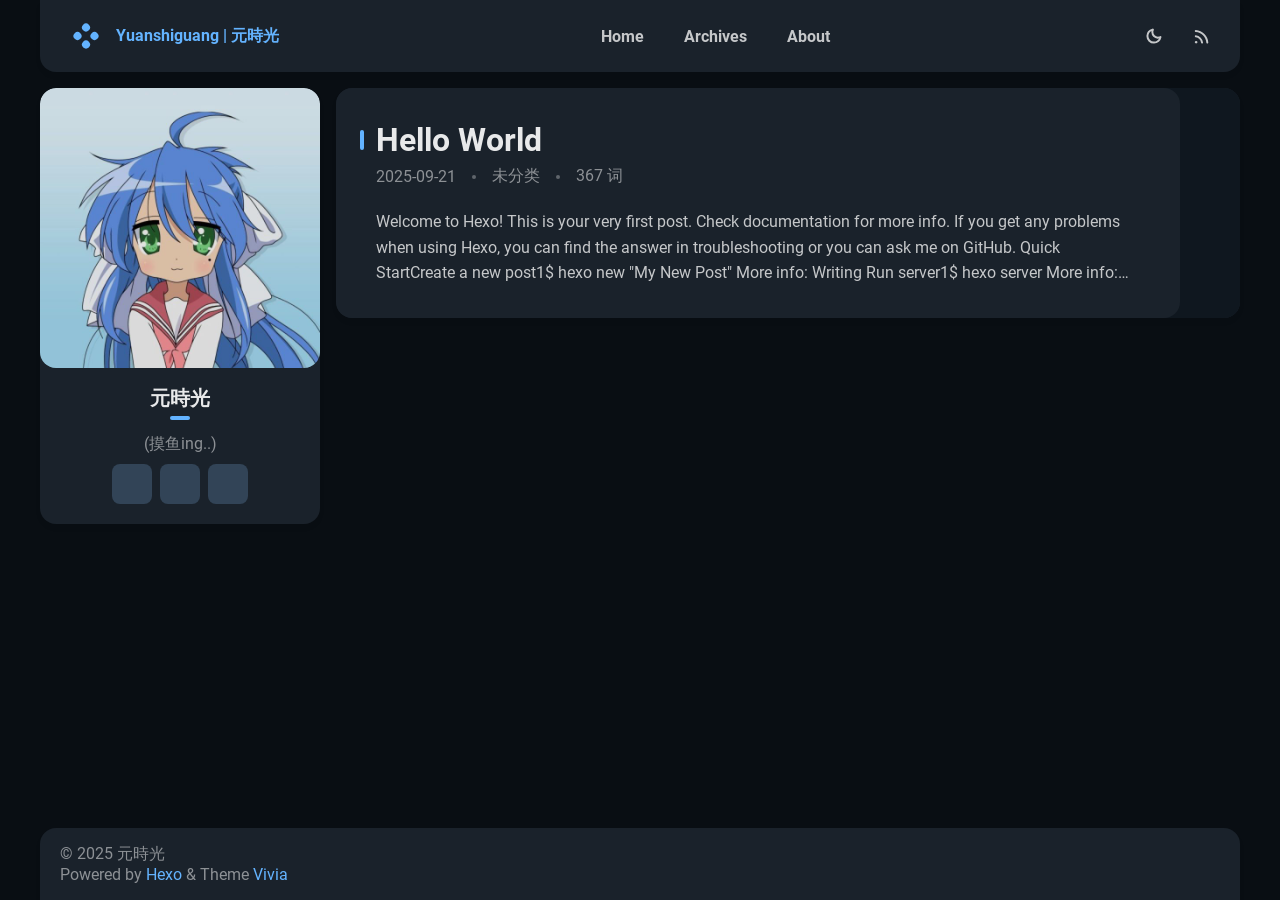
==== index.html @ d933b313 "Add files via upload" ====
<!DOCTYPE html>


<html theme="dark" showBanner="true" hasBanner="false" > 
<link href="https://cdn.staticfile.org/font-awesome/6.4.2/css/fontawesome.min.css" rel="stylesheet">
<link href="https://cdn.staticfile.org/font-awesome/6.4.2/css/brands.min.css" rel="stylesheet">
<link href="https://cdn.staticfile.org/font-awesome/6.4.2/css/solid.min.css" rel="stylesheet">
<script src="/js/color.global.min.js" ></script>
<script src="/js/load-settings.js" ></script>
<head>
  <meta charset="utf-8">
  
  
  

  
  <title>Yuanshiguang | 元時光</title>
  <meta name="viewport" content="width=device-width, initial-scale=1, shrink-to-fit=no">

  <link rel="preload" href="/css/fonts/Roboto-Regular.ttf" as="font" type="font/ttf" crossorigin="anonymous">
  <link rel="preload" href="/css/fonts/Roboto-Bold.ttf" as="font" type="font/ttf" crossorigin="anonymous">

  <meta property="og:type" content="website">
<meta property="og:title" content="Yuanshiguang | 元時光">
<meta property="og:url" content="http://example.com/index.html">
<meta property="og:site_name" content="Yuanshiguang | 元時光">
<meta property="og:locale" content="zh_CN">
<meta property="article:author" content="元时光">
<meta name="twitter:card" content="summary">
  
    <link rel="alternate" href="/atom.xml" title="Yuanshiguang | 元時光" type="application/atom+xml">
  
  
    <link rel="shortcut icon" href="/favicon.png">
  
  
<link rel="stylesheet" href="/css/style.css">

<meta name="generator" content="Hexo 7.3.0"></head>

<body>
  
   
  <div id="main-grid" class="  ">
    <div id="nav" class=" is_home "  >
      <navbar id="navbar">
  <nav id="title-nav">
    <a href="/">
      <div id="vivia-logo">
        <div class="dot"></div>
        <div class="dot"></div>
        <div class="dot"></div>
        <div class="dot"></div>
      </div>
      <div>Yuanshiguang | 元時光 </div>
    </a>
  </nav>
  <nav id="main-nav">
    
      <a class="main-nav-link" href="/">Home</a>
    
      <a class="main-nav-link" href="/archives">Archives</a>
    
      <a class="main-nav-link" href="/about">About</a>
    
  </nav>
  <nav id="sub-nav">
    <a id="theme-btn" class="nav-icon">
      <span class="light-mode-icon"><svg xmlns="http://www.w3.org/2000/svg" height="20" viewBox="0 -960 960 960" width="20"><path d="M438.5-829.913v-48q0-17.452 11.963-29.476 11.964-12.024 29.326-12.024 17.363 0 29.537 12.024t12.174 29.476v48q0 17.452-11.963 29.476-11.964 12.024-29.326 12.024-17.363 0-29.537-12.024T438.5-829.913Zm0 747.826v-48q0-17.452 11.963-29.476 11.964-12.024 29.326-12.024 17.363 0 29.537 12.024t12.174 29.476v48q0 17.452-11.963 29.476-11.964 12.024-29.326 12.024-17.363 0-29.537-12.024T438.5-82.087ZM877.913-438.5h-48q-17.452 0-29.476-11.963-12.024-11.964-12.024-29.326 0-17.363 12.024-29.537t29.476-12.174h48q17.452 0 29.476 11.963 12.024 11.964 12.024 29.326 0 17.363-12.024 29.537T877.913-438.5Zm-747.826 0h-48q-17.452 0-29.476-11.963-12.024-11.964-12.024-29.326 0-17.363 12.024-29.537T82.087-521.5h48q17.452 0 29.476 11.963 12.024 11.964 12.024 29.326 0 17.363-12.024 29.537T130.087-438.5Zm660.174-290.87-34.239 32q-12.913 12.674-29.565 12.174-16.653-.5-29.327-13.174-12.674-12.673-12.554-28.826.12-16.152 12.794-28.826l33-35q12.913-12.674 30.454-12.674t30.163 12.847q12.709 12.846 12.328 30.826-.38 17.98-13.054 30.653ZM262.63-203.978l-32 34q-12.913 12.674-30.454 12.674t-30.163-12.847q-12.709-12.846-12.328-30.826.38-17.98 13.054-30.653l33.239-31q12.913-12.674 29.565-12.174 16.653.5 29.327 13.174 12.674 12.673 12.554 28.826-.12 16.152-12.794 28.826Zm466.74 33.239-32-33.239q-12.674-12.913-12.174-29.565.5-16.653 13.174-29.327 12.673-12.674 28.826-13.054 16.152-.38 28.826 12.294l35 33q12.674 12.913 12.674 30.454t-12.847 30.163q-12.846 12.709-30.826 12.328-17.98-.38-30.653-13.054ZM203.978-697.37l-34-33q-12.674-12.913-13.174-29.945-.5-17.033 12.174-29.707t31.326-13.293q18.653-.62 31.326 13.054l32 34.239q11.674 12.913 11.174 29.565-.5 16.653-13.174 29.327-12.673 12.674-28.826 12.554-16.152-.12-28.826-12.794ZM480-240q-100 0-170-70t-70-170q0-100 70-170t170-70q100 0 170 70t70 170q0 100-70 170t-170 70Zm-.247-82q65.703 0 111.475-46.272Q637-414.544 637-480.247t-45.525-111.228Q545.95-637 480.247-637t-111.475 45.525Q323-545.95 323-480.247t45.525 111.975Q414.05-322 479.753-322ZM481-481Z"/></svg></span>
      <span class="dark-mode-icon"><svg xmlns="http://www.w3.org/2000/svg" height="20" viewBox="0 -960 960 960" width="20"><path d="M480.239-116.413q-152.63 0-258.228-105.478Q116.413-327.37 116.413-480q0-130.935 77.739-227.435t206.304-125.043q43.022-9.631 63.87 10.869t3.478 62.805q-8.891 22.043-14.315 44.463-5.424 22.42-5.424 46.689 0 91.694 64.326 155.879 64.325 64.186 156.218 64.186 24.369 0 46.978-4.946 22.609-4.945 44.413-14.076 42.826-17.369 62.967 1.142 20.142 18.511 10.511 61.054Q807.174-280 712.63-198.206q-94.543 81.793-232.391 81.793Zm0-95q79.783 0 143.337-40.217 63.554-40.218 95.793-108.283-15.608 4.044-31.097 5.326-15.49 1.283-31.859.805-123.706-4.066-210.777-90.539-87.071-86.473-91.614-212.092-.24-16.369.923-31.978 1.164-15.609 5.446-30.978-67.826 32.478-108.282 96.152Q211.652-559.543 211.652-480q0 111.929 78.329 190.258 78.329 78.329 190.258 78.329ZM466.13-465.891Z"/></svg></span>
    </a>
    
      <a id="nav-rss-link" class="nav-icon mobile-hide" href="/atom.xml" title="RSS 订阅">
        <svg xmlns="http://www.w3.org/2000/svg" height="20" viewBox="0 -960 960 960" width="20"><path d="M198-120q-25.846 0-44.23-18.384-18.384-18.385-18.384-44.23 0-25.846 18.384-44.23 18.384-18.385 44.23-18.385 25.846 0 44.23 18.385 18.384 18.384 18.384 44.23 0 25.845-18.384 44.23Q223.846-120 198-120Zm538.385 0q-18.846 0-32.923-13.769-14.076-13.769-15.922-33.23-8.692-100.616-51.077-188.654-42.385-88.039-109.885-155.539-67.5-67.501-155.539-109.885Q283-663.462 182.385-672.154q-19.461-1.846-33.23-16.23-13.769-14.385-13.769-33.846t14.076-32.922q14.077-13.461 32.923-12.23 120.076 8.692 226.038 58.768 105.961 50.077 185.73 129.846 79.769 79.769 129.846 185.731 50.077 105.961 58.769 226.038 1.231 18.846-12.538 32.922Q756.461-120 736.385-120Zm-252 0q-18.231 0-32.423-13.461t-18.653-33.538Q418.155-264.23 348.886-333.5q-69.27-69.27-166.501-84.423-20.077-4.462-33.538-18.961-13.461-14.5-13.461-33.346 0-19.076 13.884-33.23 13.884-14.153 33.115-10.922 136.769 15.384 234.384 112.999 97.615 97.615 112.999 234.384 3.231 19.23-10.538 33.115Q505.461-120 484.385-120Z"/></svg>
      </a>
    
    <div id="nav-menu-btn" class="nav-icon">
      <svg xmlns="http://www.w3.org/2000/svg" height="20" viewBox="0 -960 960 960" width="20"><path d="M177.37-252.282q-17.453 0-29.477-11.964-12.024-11.963-12.024-29.326t12.024-29.537q12.024-12.174 29.477-12.174h605.26q17.453 0 29.477 11.964 12.024 11.963 12.024 29.326t-12.024 29.537q-12.024 12.174-29.477 12.174H177.37Zm0-186.218q-17.453 0-29.477-11.963-12.024-11.964-12.024-29.326 0-17.363 12.024-29.537T177.37-521.5h605.26q17.453 0 29.477 11.963 12.024 11.964 12.024 29.326 0 17.363-12.024 29.537T782.63-438.5H177.37Zm0-186.217q-17.453 0-29.477-11.964-12.024-11.963-12.024-29.326t12.024-29.537q12.024-12.174 29.477-12.174h605.26q17.453 0 29.477 11.964 12.024 11.963 12.024 29.326t-12.024 29.537q-12.024 12.174-29.477 12.174H177.37Z"/></svg>
    </div>
  </nav>
</navbar>
<div id="nav-dropdown" class="hidden">
  <div id="dropdown-link-list">
    
      <a class="nav-dropdown-link" href="/">Home</a>
    
      <a class="nav-dropdown-link" href="/archives">Archives</a>
    
      <a class="nav-dropdown-link" href="/about">About</a>
    
    
      <a class="nav-dropdown-link" href="/atom.xml" title="RSS 订阅">RSS</a>
     
    </div>
</div>
<script>
  let dropdownBtn = document.getElementById("nav-menu-btn");
  let dropdownEle = document.getElementById("nav-dropdown");
  dropdownBtn.onclick = function() {
    dropdownEle.classList.toggle("hidden");
  }
</script>
    </div>
    <div id="sidebar-wrapper">
      <sidebar id="sidebar">
  
    <div class="widget-wrap">
  <div class="info-card">
    <div class="avatar">
      
        <image src=/images/avatar.png></image>
      
      <div class="img-dim"></div>
    </div>
    <div class="info">
      <div class="username">元時光 </div>
      <div class="dot"></div>
      <div class="subtitle">(摸鱼ing..) </div>
      <div class="link-list">
        
          <a class="link-btn" target="_blank" rel="noopener" href="https://twitter.com/yuanshiguang" title="Twitter"><i class="fa-brands fa-twitter"></i></a>
        
          <a class="link-btn" target="_blank" rel="noopener" href="https://steamcommunity.com/profiles/76561199761329825/" title="Steam"><i class="fa-brands fa-steam"></i></a>
        
          <a class="link-btn" target="_blank" rel="noopener" href="https://github.com/yuan-shiguang" title="GitHub"><i class="fa-brands fa-github"></i></a>
         
      </div>  
    </div>
  </div>
</div>

  
  <div class="sticky">
    
      



    
      

    
  </div>
</sidebar>
    </div>
    <div id="content-body">
      
   


<article id="post-hello-world" class="h-entry article article-type-post" itemprop="blogPost" itemscope itemtype="https://schema.org/BlogPosting">
   
  <div class="article-inner">
    <div class="article-main">
      <header class="article-header">
        
<div class="main-title-bar">
  <div class="main-title-dot"></div>
  
    
      <h1 itemprop="name">
        <a class="p-name article-title" href="/2025/09/21/hello-world/">Hello World</a>
      </h1>
    
  
</div>

        <div class='meta-info-bar'>
          <div class="meta-info">
  <time class="dt-published" datetime="2025-09-21T05:25:10.072Z" itemprop="datePublished">2025-09-21</time>
</div>
          <div class="need-seperator meta-info">
            <div class="meta-cate-flex">
  
    未分类 
   
</div>
  
          </div>
          <div class="wordcount need-seperator meta-info">
            367 词 
          </div>
        </div>
        
      </header>
      <div class="e-content article-entry" itemprop="articleBody">
        
          <div class="truncate-text">
            
              Welcome to Hexo! This is your very first post. Check documentation for more info. If you get any problems when using Hexo, you can find the answer in troubleshooting or you can ask me on GitHub.
Quick StartCreate a new post1$ hexo new &quot;My New Post&quot;

More info: Writing
Run server1$ hexo server

More info: Server
Generate static files1$ hexo generate

More info: Generating
Deploy to remote sites1$ hexo deploy

More info: Deployment

            
          </div>
        
      </div>

         
    </div>
    
     
    <a class="right-panel  non-pic  "
      
      href="/2025/09/21/hello-world/" 
    >
       
      <i class="fa-solid fa-angle-right non-pic"></i>
       
    </a>
     
  </div>
  
</article>








    </div>
    <div id="footer-wrapper">
      <footer id="footer">
  
  <div id="footer-info" class="inner">
    
    &copy; 2025 元時光<br>
    Powered by <a href="https://hexo.io/" target="_blank">Hexo</a> & Theme <a target="_blank" rel="noopener" href="https://github.com/saicaca/hexo-theme-vivia">Vivia</a>
  </div>
</footer>

    </div>
    <div class="back-to-top-wrapper">
    <button id="back-to-top-btn" class="back-to-top-btn hide" onclick="topFunction()">
        <i class="fa-solid fa-angle-up"></i>
    </button>
</div>

<script>
    function topFunction() {
        window.scroll({ top: 0, behavior: 'smooth' });
    }
    let btn = document.getElementById('back-to-top-btn');
    function scrollFunction() {
        if (document.body.scrollTop > 600 || document.documentElement.scrollTop > 600) {
            btn.classList.remove('hide')
        } else {
            btn.classList.add('hide')
        }
    }
    window.onscroll = function() {
        scrollFunction();
    }
</script>

  </div>
  <script src="/js/light-dark-switch.js"></script>
</body>
</html>
---- css/style.css ----
:root {
  --neut-L90: rgba(255,255,255,0.9);
  --neut-L75: rgba(255,255,255,0.75);
  --neut-L50: rgba(255,255,255,0.5);
  --neut-L30: rgba(255,255,255,0.3);
  --neut-L10: rgba(255,255,255,0.1);
  --banner-dim: rgba(0,0,0,0.2);
  --primary-hue: 250;
  --main-title: rgba(255,255,255,0.9);
  --btn-content: var(--neut-L75);
  --btn-content-hover: var(--btn-content);
  --card-btn-bg: var(--card-background);
  --card-btn-icon: var(--primary);
  --btn-text-neutral-text: var(--neut-L75);
  --btn-text-content: var(--primary);
  --btn-text-light-text: var(--primary);
  --title-hover: var(--primary);
  --light-dot: var(--primary);
  --article-meta: rgba(255,255,255,0.5);
  --article-text: rgba(255,255,255,0.75);
  --info-name: rgba(255,255,255,0.9);
  --info-sub: rgba(255,255,255,0.5);
  --link: var(--primary);
  --color-picker-border: var(--primary);
  --color-picker-thumb: var(--primary);
  --pagenav-curr-bg: var(--primary);
  --widget-title: var(--main-title);
  --archive-year: var(--neut-L75);
  --archive-date: var(--neut-L50);
  --archive-title: var(--neut-L75);
  --archive-tags: var(--neut-L30);
  --archive-dashline: var(--neut-L10);
  --primary-btn-bg: var(--primary);
  --img-overlay: rgba(0,0,0,0.1);
  --sidebar-width: 280px;
  --display-light-icon: 0;
  --display-dark-icon: 1;
}
@supports (color: oklch(0 0 0)) {
  :root {
    --primary: oklch(0.75 0.14 var(--primary-hue));
    --nav-dropdown-bg: oklch(0.2 0.02 var(--primary-hue));
    --page-background: oklch(0.16 0.014 var(--primary-hue));
    --card-background: oklch(0.25 0.02 var(--primary-hue));
    --btn-bg: oklch(0.38 0.04 var(--primary-hue));
    --btn-hover: oklch(0.45 0.045 var(--primary-hue));
    --btn-active: oklch(0.5 0.05 var(--primary-hue));
    --card-btn-hover: oklch(0.3 0.03 var(--primary-hue));
    --card-btn-active: oklch(0.35 0.035 var(--primary-hue));
    --btn-text-hover: oklch(0.2 0.02 var(--primary-hue));
    --btn-text-active: oklch(0.17 0.017 var(--primary-hue));
    --timeline-dim-dot: oklch(0.5 0.05 var(--primary-hue));
    --title-active: oklch(0.65 0.12 var(--primary-hue));
    --tag-dot: oklch(0.25 0.02 var(--primary-hue));
    --highlight-selection: oklch(0.35 0.035 var(--primary-hue));
    --article-code-bg: oklch(0.4 0.04 var(--primary-hue));
    --article-block: oklch(0.2 0.02 var(--primary-hue));
    --link-hover-bg: oklch(0.4 0.08 var(--primary-hue));
    --link-active-bg: oklch(0.35 0.07 var(--primary-hue));
    --blockquote-bg: oklch(0.2 0.02 var(--primary-hue));
    --color-picker-range: oklch(0.4 0.04 var(--primary-hue));
    --badge-bg: oklch(0.75 0.12 var(--primary-hue));
    --text-on-light: oklch(0.25 0.02 var(--primary-hue));
    --pagenav-curr-text: oklch(0.25 0.02 var(--primary-hue));
    --input-field: oklch(0.2 0.02 var(--primary-hue));
    --primary-btn-text: oklch(0.25 0.02 var(--primary-hue));
    --enter-btn-bg: oklch(0.2 0.02 var(--primary-hue));
    --enter-btn-hover: oklch(0.3 0.03 var(--primary-hue));
    --enter-btn-active: oklch(0.35 0.035 var(--primary-hue));
    --selection-bg: oklch(0.4 0.08 var(--primary-hue));
    --code-block-selection-bg: oklch(0.4 0.08 var(--primary-hue));
  }
}
@supports not (color: oklch(0 0 0)) {
  :root {
    --primary: #63b3ff;
    --nav-dropdown-bg: #0f171f;
    --page-background: #090e13;
    --card-background: #1a222b;
    --btn-bg: #324457;
    --btn-hover: #42576e;
    --btn-active: #4d667f;
    --card-btn-hover: #222f3c;
    --card-btn-active: #2d3c4c;
    --btn-text-hover: #0f171f;
    --btn-text-active: #0a1017;
    --timeline-dim-dot: #4d667f;
    --title-active: #5194d5;
    --tag-dot: #1a222b;
    --highlight-selection: #2d3c4c;
    --article-code-bg: #374a5d;
    --article-block: #0f171f;
    --link-hover-bg: #224a71;
    --link-active-bg: #1b3c5d;
    --blockquote-bg: #0f171f;
    --color-picker-range: #374a5d;
    --badge-bg: #70b3f7;
    --text-on-light: #1a222b;
    --pagenav-curr-text: #1a222b;
    --input-field: #0f171f;
    --primary-btn-text: #1a222b;
    --enter-btn-bg: #0f171f;
    --enter-btn-hover: #222f3c;
    --enter-btn-active: #2d3c4c;
    --selection-bg: #224a71;
    --code-block-selection-bg: #224a71;
  }
}
:root[theme='light'] {
  --card-background: #fff;
  --banner-dim: none;
  --neut-L90: rgba(0,0,0,0.9);
  --neut-L75: rgba(0,0,0,0.75);
  --neut-L50: rgba(0,0,0,0.5);
  --neut-L30: rgba(0,0,0,0.3);
  --neut-L10: rgba(0,0,0,0.1);
  --main-title: rgba(0,0,0,0.9);
  --article-meta: rgba(0,0,0,0.5);
  --article-text: rgba(0,0,0,0.75);
  --btn-text-neutral-text: rgba(0,0,0,0.75);
  --info-name: rgba(0,0,0,0.9);
  --info-sub: rgba(0,0,0,0.5);
  --tag-dot: var(--btn-content);
  --img-overlay: rgba(0,0,0,0);
  --pagenav-curr-text: rgba(255,255,255,0.9);
  --primary-btn-text: rgba(255,255,255,0.9);
  --display-light-icon: 1;
  --display-dark-icon: 0;
}
@supports (color: oklch(0 0 0)) {
  :root[theme='light'] {
    --primary: oklch(0.7 0.14 var(--primary-hue));
    --page-background: oklch(0.95 0.01 var(--primary-hue));
    --nav-dropdown-bg: oklch(0.98 0.005 var(--primary-hue));
    --btn-bg: oklch(0.95 0.025 var(--primary-hue));
    --btn-content: oklch(0.55 0.12 var(--primary-hue));
    --btn-hover: oklch(0.9 0.05 var(--primary-hue));
    --btn-active: oklch(0.85 0.08 var(--primary-hue));
    --btn-text-hover: oklch(0.95 0.025 var(--primary-hue));
    --btn-text-active: oklch(0.98 0.01 var(--primary-hue));
    --btn-text-content: oklch(0.7 0.14 var(--primary-hue));
    --card-btn-hover: oklch(0.98 0.005 var(--primary-hue));
    --card-btn-active: oklch(0.9 0.03 var(--primary-hue));
    --title-active: oklch(0.6 0.12 var(--primary-hue));
    --link-hover-bg: oklch(0.95 0.025 var(--primary-hue));
    --link-active-bg: oklch(0.9 0.05 var(--primary-hue));
    --article-code-bg: oklch(0.95 0.02 var(--primary-hue));
    --blockquote-bg: oklch(0.98 0.005 var(--primary-hue));
    --badge-bg: oklch(0.95 0.02 var(--primary-hue));
    --text-on-light: oklch(0.55 0.12 var(--primary-hue));
    --color-picker-range: oklch(0.95 0.02 var(--primary-hue));
    --input-field: oklch(0.98 0.005 var(--primary-hue));
    --enter-btn-bg: oklch(0.98 0.005 var(--primary-hue));
    --enter-btn-hover: oklch(0.96 0.015 var(--primary-hue));
    --enter-btn-active: oklch(0.9 0.03 var(--primary-hue));
    --selection-bg: oklch(0.9 0.05 var(--primary-hue));
  }
}
@supports not (color: oklch(0 0 0)) {
  :root[theme='light'] {
    --primary: #53a3f2;
    --page-background: #eaeff5;
    --nav-dropdown-bg: #f6f9fc;
    --btn-bg: #e2f0ff;
    --btn-content: #3275b4;
    --btn-hover: #c6e1ff;
    --btn-active: #a6d2ff;
    --btn-text-hover: #e2f0ff;
    --btn-text-active: #f4f9ff;
    --btn-text-content: #53a3f2;
    --card-btn-hover: #f6f9fc;
    --card-btn-active: #d0e0f2;
    --title-active: #4284c5;
    --link-hover-bg: #e2f0ff;
    --link-active-bg: #c6e1ff;
    --article-code-bg: #e5f0fc;
    --blockquote-bg: #f6f9fc;
    --badge-bg: #e5f0fc;
    --text-on-light: #3275b4;
    --color-picker-range: #e5f0fc;
    --input-field: #f6f9fc;
    --enter-btn-bg: #f6f9fc;
    --enter-btn-hover: #ebf3fc;
    --enter-btn-active: #d0e0f2;
    --selection-bg: #c6e1ff;
  }
}
body {
  width: 100%;
}
body:before,
body:after {
  content: "";
  display: table;
}
body:after {
  clear: both;
}
html,
body,
div,
span,
applet,
object,
iframe,
h1,
h2,
h3,
h4,
h5,
h6,
p,
blockquote,
pre,
a,
abbr,
acronym,
address,
big,
cite,
code,
del,
dfn,
em,
img,
ins,
kbd,
q,
s,
samp,
small,
strike,
strong,
sub,
sup,
tt,
var,
dl,
dt,
dd,
ol,
ul,
li,
fieldset,
form,
label,
legend,
table,
caption,
tbody,
tfoot,
thead,
tr,
th,
td {
  margin: 0;
  padding: 0;
  border: 0;
  outline: 0;
  font-weight: inherit;
  font-style: inherit;
  font-family: inherit;
  font-size: 100%;
  vertical-align: baseline;
}
body {
  line-height: 1;
  color: #000;
  background: #fff;
}
ol,
ul {
  list-style: none;
}
table {
  border-collapse: separate;
  border-spacing: 0;
  vertical-align: middle;
}
caption,
th,
td {
  text-align: left;
  font-weight: normal;
  vertical-align: middle;
}
a img {
  border: none;
}
a {
  text-decoration: none;
}
@font-face {
  font-family: Roboto;
  font-style: normal;
  font-weight: 400;
  src: url("fonts/Roboto-Regular.ttf") format("truetype");
}
@font-face {
  font-family: Roboto;
  font-style: normal;
  font-weight: 700;
  src: url("fonts/Roboto-Bold.ttf") format("truetype");
}
body,
#container {
  overflow-x: hidden;
  height: 100%;
}
body {
  font: 16px "Roboto", -apple-system, BlinkMacSystemFont, "Segoe UI", "Oxygen", "Ubuntu", "Cantarell", "Fira Sans", "Droid Sans", "Helvetica Neue", sans-serif;
  -webkit-text-size-adjust: 100%;
  background: var(--page-background);
  background-size: 240px;
  background-blend-mode: overlay;
  -webkit-transition: background 0.15s ease-out, color 0.15s ease-out;
  -moz-transition: background 0.15s ease-out, color 0.15s ease-out;
  -ms-transition: background 0.15s ease-out, color 0.15s ease-out;
  transition: background 0.15s ease-out, color 0.15s ease-out;
}

#main-grid {
  grid-template-columns: min(30%, var(--sidebar-width)) auto;
  grid-template-rows: auto auto auto;
}
#main-grid.right-sidebar {
  grid-template-columns: auto min(30%, var(--sidebar-width));
}
#main-grid {
  display: grid;
  max-width: 1200px;
  min-height: 100vh;
  grid-template-rows: auto 1fr auto;
  margin: auto;
  position: relative;
  grid-gap: 16px;
}
#main-grid #nav {
  grid-column-start: 1;
  grid-column-end: 3;
  -webkit-transition: height 0.15s ease-out;
  -moz-transition: height 0.15s ease-out;
  -ms-transition: height 0.15s ease-out;
  transition: height 0.15s ease-out;
}
#main-grid #sidebar-wrapper {
  grid-row: 2;
  grid-column: 1;
}
#main-grid #content-body {
  grid-column: 2;
  grid-row: 2;
  overflow: auto;
}
#main-grid #footer-wrapper {
  grid-row: 3;
  grid-column-start: 1;
  grid-column-end: 3;
}
#main-grid.right-sidebar #sidebar-wrapper {
  grid-column: 2;
}
#main-grid.right-sidebar #content-body {
  grid-column: 1;
}
@media screen and (max-width: 767px) {
  #main-grid {
    grid-template-columns: auto auto;
  }
  #main-grid #sidebar-wrapper {
    grid-row: 3;
    grid-column-start: 1;
    grid-column-end: 3;
    margin-top: 48px;
  }
  #main-grid #content-body {
    grid-column-start: 1;
    grid-column-end: 3;
  }
  #main-grid #footer-wrapper {
    grid-row: 4;
  }
}
@media screen and (min-width: 768px) and (max-width: 1023px) {
  #main-grid {
    grid-template-columns: auto auto;
  }
  #main-grid #sidebar-wrapper {
    grid-row: 3;
    grid-column-start: 1;
    grid-column-end: 3;
    margin-top: 48px;
  }
  #main-grid #content-body {
    grid-column-start: 1;
    grid-column-end: 3;
  }
  #main-grid #footer-wrapper {
    grid-row: 4;
  }
}
#main {
  position: relative;
}
.clear {
  clear: both;
}
#container {
  position: relative;
}
#nav,
#sidebar-wrapper,
#content-body,
#footer-wrapper,
#back-to-top-btn {
  filter: drop-shadow(0px 4px 4px rgba(0,0,0,0.01));
}
.img-dim {
  width: 100%;
  height: 100%;
  background: var(--img-overlay);
  position: absolute;
  -webkit-transition: background 0.15s ease-out;
  -moz-transition: background 0.15s ease-out;
  -ms-transition: background 0.15s ease-out;
  transition: background 0.15s ease-out;
}
::selection {
  background-color: var(--selection-bg);
}
.article-date,
.article-category-link,
.archive-year {
  text-decoration: none;
  text-transform: uppercase;
  letter-spacing: 2px;
  color: #999;
  margin-bottom: 1em;
  margin-left: 5px;
  line-height: 1em;
  text-shadow: 0 1px #fff;
  font-weight: bold;
}
.archive-article-inner {
  background: #fff;
  -webkit-box-shadow: 1px 2px 3px #ddd;
  box-shadow: 1px 2px 3px #ddd;
  border: 1px solid #ddd;
  border-radius: 3px;
}
navbar,
.article-inner,
#article-nav .article-nav-btn,
.comment-card,
#page-nav #num-bar,
#page-nav .page-nav-btn,
.archive-main-card,
.back-to-top-btn,
.widget,
.info-card {
  background: var(--card-background);
  border-radius: 16px;
  -webkit-transition: background 0.15s ease-out;
  -moz-transition: background 0.15s ease-out;
  -ms-transition: background 0.15s ease-out;
  transition: background 0.15s ease-out;
}
.article-tag-list-link,
.widget-tag-list-link,
.info-card .link-list .link-btn {
  background: var(--btn-bg);
  border-radius: 8px;
  color: var(--btn-content);
  -webkit-transition: background 0.15s ease-out, color 0.15s ease-out;
  -moz-transition: background 0.15s ease-out, color 0.15s ease-out;
  -ms-transition: background 0.15s ease-out, color 0.15s ease-out;
  transition: background 0.15s ease-out, color 0.15s ease-out;
  cursor: pointer;
  border: none;
  display: -webkit-box;
  display: -moz-box;
  display: -webkit-flex;
  display: -ms-flexbox;
  display: box;
  display: flex;
  -webkit-box-pack: center;
  -moz-box-pack: center;
  -ms-flex-pack: center;
  -webkit-justify-content: center;
  justify-content: center;
  -webkit-box-align: center;
  -moz-box-align: center;
  -ms-flex-align: center;
  -webkit-align-items: center;
  align-items: center;
}
.article-tag-list-link:hover,
.widget-tag-list-link:hover,
.info-card .link-list .link-btn:hover {
  color: var(--btn-content-hover);
  background: var(--btn-hover);
}
.article-tag-list-link:active,
.widget-tag-list-link:active,
.info-card .link-list .link-btn:active {
  background: var(--btn-active);
}
#article-nav .article-nav-btn,
.back-to-top-btn {
  display: -webkit-box;
  display: -moz-box;
  display: -webkit-flex;
  display: -ms-flexbox;
  display: box;
  display: flex;
  -webkit-box-pack: center;
  -moz-box-pack: center;
  -ms-flex-pack: center;
  -webkit-justify-content: center;
  justify-content: center;
  -webkit-box-align: center;
  -moz-box-align: center;
  -ms-flex-align: center;
  -webkit-align-items: center;
  align-items: center;
}
#article-nav .article-nav-btn:hover,
.back-to-top-btn:hover {
  background: var(--card-btn-hover);
}
#article-nav .article-nav-btn:active,
.back-to-top-btn:active {
  background: var(--card-btn-active);
}
.article-tag-list-link,
.widget-tag-list-link {
  height: 32px;
  padding: 0 12px;
  font-size: 14px;
}
.article-title,
.comment-card .main-title,
.archive-main-card .archive-title {
  text-decoration: none;
  font-size: 32px;
  font-weight: bold;
  color: var(--main-title);
  line-height: 40px;
  -webkit-transition: color 0.15s ease-out;
  -moz-transition: color 0.15s ease-out;
  -ms-transition: color 0.15s ease-out;
  transition: color 0.15s ease-out;
  position: relative;
}
@media screen and (max-width: 767px) {
  .article-title,
  .comment-card .main-title,
  .archive-main-card .archive-title {
    font-size: 28px;
  }
}
.article-entry a,
#footer a {
  color: var(--link);
  border-radius: 6px;
  -webkit-transition: background 0.15s ease-out, color 0.15s ease-out, outline 0.15s ease-out;
  -moz-transition: background 0.15s ease-out, color 0.15s ease-out, outline 0.15s ease-out;
  -ms-transition: background 0.15s ease-out, color 0.15s ease-out, outline 0.15s ease-out;
  transition: background 0.15s ease-out, color 0.15s ease-out, outline 0.15s ease-out;
  padding: 3px;
  margin: -3px;
}
.article-entry a:hover,
#footer a:hover {
  background: var(--link-hover-bg);
}
.article-entry a:active,
#footer a:active {
  background: var(--link-active-bg);
}
.article-entry h1,
.widget h1 {
  font-size: 2em;
}
.article-entry h2,
.widget h2 {
  font-size: 1.5em;
}
.article-entry h3,
.widget h3 {
  font-size: 1.3em;
}
.article-entry h4,
.widget h4 {
  font-size: 1.2em;
}
.article-entry h5,
.widget h5 {
  font-size: 1em;
}
.article-entry h6,
.widget h6 {
  font-size: 1em;
  color: #999;
}
.article-entry hr,
.widget hr {
  border: 1px dashed #ddd;
}
.article-entry strong,
.widget strong {
  font-weight: bold;
}
.article-entry em,
.widget em,
.article-entry cite,
.widget cite {
  font-style: italic;
}
.article-entry sup,
.widget sup,
.article-entry sub,
.widget sub {
  font-size: 0.75em;
  line-height: 0;
  position: relative;
  vertical-align: baseline;
}
.article-entry sup,
.widget sup {
  top: -0.5em;
}
.article-entry sub,
.widget sub {
  bottom: -0.2em;
}
.article-entry small,
.widget small {
  font-size: 0.85em;
}
.article-entry acronym,
.widget acronym,
.article-entry abbr,
.widget abbr {
  border-bottom: 1px dotted;
}
.article-entry ul,
.widget ul,
.article-entry ol,
.widget ol,
.article-entry dl,
.widget dl {
  margin: 0 20px;
  line-height: 1.6em;
}
.article-entry ul ul,
.widget ul ul,
.article-entry ol ul,
.widget ol ul,
.article-entry ul ol,
.widget ul ol,
.article-entry ol ol,
.widget ol ol {
  margin-top: 0;
  margin-bottom: 0;
}
.article-entry ul,
.widget ul {
  list-style: disc;
}
.article-entry ol,
.widget ol {
  list-style: decimal;
}
.article-entry dt,
.widget dt {
  font-weight: bold;
}
:root #nav {
  height: 72px;
}
@media screen and (max-width: 767px) {
  :root #nav {
    height: auto;
    min-height: 72px;
  }
}
@media screen and (min-width: 768px) and (max-width: 1023px) {
  :root #nav {
    height: auto;
    min-height: 72px;
  }
}
:root #banner {
  opacity: 0;
}
:root[showBanner="true"][hasBanner="true"] #nav {
  height: calc(40vh - 72px);
  filter: drop-shadow(0px 4px 4px rgba(0,0,0,0.04));
}
:root[showBanner="true"][hasBanner="true"] #nav.is_home {
  height: calc(60vh - 72px);
}
:root[showBanner="true"][hasBanner="true"] #banner {
  opacity: 1;
  top: 0;
}
@media screen and (min-width: 1024px) {
  :root[showBanner="true"][hasBanner="desktop"] #nav {
    height: calc(40vh - 72px);
    filter: drop-shadow(0px 4px 4px rgba(0,0,0,0.04));
  }
  :root[showBanner="true"][hasBanner="desktop"] #nav.is_home {
    height: calc(60vh - 72px);
  }
  :root[showBanner="true"][hasBanner="desktop"] #banner {
    opacity: 1;
    top: 0;
  }
}
#banner {
  height: 40vh;
  width: 100%;
  position: absolute;
  overflow: hidden;
  -webkit-transition: opacity 0.15s ease-out, top 0.15s ease-out;
  -moz-transition: opacity 0.15s ease-out, top 0.15s ease-out;
  -ms-transition: opacity 0.15s ease-out, top 0.15s ease-out;
  transition: opacity 0.15s ease-out, top 0.15s ease-out;
  top: -40px;
}
#banner.hide {
  opacity: 0;
}
#banner.is_home {
  height: 60vh;
}
#banner img {
  height: 100%;
  width: 100%;
  object-fit: cover;
  object-position: center;
}
#banner #banner-dim {
  height: 100%;
  width: 100%;
  position: absolute;
  top: 0;
  background: var(--banner-dim);
  -webkit-transition: background 0.15s ease-out;
  -moz-transition: background 0.15s ease-out;
  -ms-transition: background 0.15s ease-out;
  transition: background 0.15s ease-out;
}
navbar {
  height: 72px;
  display: -webkit-box;
  display: -moz-box;
  display: -webkit-flex;
  display: -ms-flexbox;
  display: box;
  display: flex;
  -webkit-box-pack: justify;
  -moz-box-pack: justify;
  -ms-flex-pack: justify;
  -webkit-justify-content: space-between;
  justify-content: space-between;
  -webkit-box-align: center;
  -moz-box-align: center;
  -ms-flex-align: center;
  -webkit-align-items: center;
  align-items: center;
  position: sticky;
  margin: 0 auto;
  border-radius: 0 0 16px 16px;
  top: 0;
}
#title-nav {
  margin-left: 16px;
}
#title-nav a {
  color: var(--btn-text-content);
  height: 52px;
  border-radius: 8px;
  -webkit-box-align: center;
  -moz-box-align: center;
  -ms-flex-align: center;
  -webkit-align-items: center;
  align-items: center;
  padding: 0 20px;
  display: -webkit-box;
  display: -moz-box;
  display: -webkit-flex;
  display: -ms-flexbox;
  display: box;
  display: flex;
  font-size: 16px;
  font-weight: bold;
  -webkit-transition: background 0.15s ease-out;
  -moz-transition: background 0.15s ease-out;
  -ms-transition: background 0.15s ease-out;
  transition: background 0.15s ease-out;
}
#title-nav a:hover {
  background: var(--btn-text-hover);
}
#title-nav a:active {
  background: var(--btn-text-active);
}
#title-nav a #vivia-logo {
  display: -webkit-box;
  display: -moz-box;
  display: -webkit-flex;
  display: -ms-flexbox;
  display: box;
  display: flex;
  -webkit-box-lines: multiple;
  -moz-box-lines: multiple;
  -webkit-flex-wrap: wrap;
  -ms-flex-wrap: wrap;
  flex-wrap: wrap;
  gap: 4px;
  width: 20px;
  height: 20px;
  -webkit-transform: rotate(45deg);
  -moz-transform: rotate(45deg);
  -ms-transform: rotate(45deg);
  transform: rotate(45deg);
  margin-right: 20px;
}
#title-nav a #vivia-logo .dot {
  height: 8px;
  width: 8px;
  border-radius: 50%;
  background: var(--btn-text-content);
}
#main-nav {
  float: left;
  display: -webkit-box;
  display: -moz-box;
  display: -webkit-flex;
  display: -ms-flexbox;
  display: box;
  display: flex;
  gap: 8px;
}
@media screen and (max-width: 767px) {
  #main-nav {
    display: none;
  }
}
@media screen and (min-width: 768px) and (max-width: 1023px) {
  #main-nav {
    display: none;
  }
}
.nav-icon,
.main-nav-link {
  float: left;
  color: var(--btn-text-neutral-text);
  fill: var(--btn-text-neutral-text);
  text-decoration: none;
  display: block;
  border-radius: 8px;
  -webkit-transition: background 0.15s ease-out, color 0.15s ease-out;
  -moz-transition: background 0.15s ease-out, color 0.15s ease-out;
  -ms-transition: background 0.15s ease-out, color 0.15s ease-out;
  transition: background 0.15s ease-out, color 0.15s ease-out;
}
.nav-icon:hover,
.main-nav-link:hover {
  background: var(--btn-text-hover);
  color: var(--btn-text-light-text);
  fill: var(--btn-text-light-text);
}
.nav-icon:active,
.main-nav-link:active {
  background: var(--btn-text-active);
}
.nav-icon {
  font-family: FontAwesome;
  text-align: center;
  font-size: 16px;
  width: 44px;
  height: 44px;
  display: -webkit-box;
  display: -moz-box;
  display: -webkit-flex;
  display: -ms-flexbox;
  display: box;
  display: flex;
  position: relative;
  cursor: pointer;
  -webkit-box-pack: center;
  -moz-box-pack: center;
  -ms-flex-pack: center;
  -webkit-justify-content: center;
  justify-content: center;
  -webkit-box-align: center;
  -moz-box-align: center;
  -ms-flex-align: center;
  -webkit-align-items: center;
  align-items: center;
}
@media screen and (max-width: 767px) {
  .nav-icon.mobile-hide {
    display: none;
  }
}
@media screen and (min-width: 768px) and (max-width: 1023px) {
  .nav-icon.mobile-hide {
    display: none;
  }
}
.nav-icon .rss {
  font-weight: 300;
}
.nav-icon .light-mode-icon {
  position: absolute;
  height: 20px;
  opacity: var(--display-light-icon);
  -webkit-transition: opacity 0.15s ease-out;
  -moz-transition: opacity 0.15s ease-out;
  -ms-transition: opacity 0.15s ease-out;
  transition: opacity 0.15s ease-out;
}
.nav-icon .dark-mode-icon {
  position: absolute;
  height: 20px;
  opacity: var(--display-dark-icon);
  -webkit-transition: opacity 0.15s ease-out;
  -moz-transition: opacity 0.15s ease-out;
  -ms-transition: opacity 0.15s ease-out;
  transition: opacity 0.15s ease-out;
}
@media screen and (min-width: 1024px) {
  #nav-menu-btn {
    display: none;
  }
}
#nav-dropdown {
  margin-top: -16px;
  background: var(--nav-dropdown-bg);
  -webkit-transition: background 0.15s ease-out, height 0.15s ease-out;
  -moz-transition: background 0.15s ease-out, height 0.15s ease-out;
  -ms-transition: background 0.15s ease-out, height 0.15s ease-out;
  transition: background 0.15s ease-out, height 0.15s ease-out;
  border-radius: 0 0 16px 16px;
  overflow: hidden;
  height: fit-content;
}
@media screen and (min-width: 1024px) {
  #nav-dropdown {
    display: none;
  }
}
#nav-dropdown.hidden {
  height: 0;
}
#nav-dropdown #dropdown-link-list {
  padding-top: 24px;
  padding-bottom: 8px;
}
#nav-dropdown #dropdown-link-list .nav-dropdown-link {
  display: -webkit-box;
  display: -moz-box;
  display: -webkit-flex;
  display: -ms-flexbox;
  display: box;
  display: flex;
  -webkit-box-align: center;
  -moz-box-align: center;
  -ms-flex-align: center;
  -webkit-align-items: center;
  align-items: center;
  padding-left: 32px;
  height: 40px;
  width: 100%;
  display: -webkit-box;
  display: -moz-box;
  display: -webkit-flex;
  display: -ms-flexbox;
  display: box;
  display: flex;
  color: var(--neut-L75);
  font-weight: bold;
  -webkit-transition: color 0.15s ease-out;
  -moz-transition: color 0.15s ease-out;
  -ms-transition: color 0.15s ease-out;
  transition: color 0.15s ease-out;
}
#nav-dropdown #dropdown-link-list .nav-dropdown-link:hover,
#nav-dropdown #dropdown-link-list .nav-dropdown-link:active {
  color: var(--primary);
}
.main-nav-link {
  font-weight: bold;
  height: 44px;
  padding: 0px 16px;
  display: -webkit-box;
  display: -moz-box;
  display: -webkit-flex;
  display: -ms-flexbox;
  display: box;
  display: flex;
  -webkit-box-align: center;
  -moz-box-align: center;
  -ms-flex-align: center;
  -webkit-align-items: center;
  align-items: center;
}
#main-nav-toggle {
  display: none;
}
#main-nav-toggle:before {
  content: "\f0c9";
}
@media screen and (max-width: 767px) {
  #main-nav-toggle {
    display: block;
  }
}
#sub-nav {
  margin-right: 16px;
  display: -webkit-box;
  display: -moz-box;
  display: -webkit-flex;
  display: -ms-flexbox;
  display: box;
  display: flex;
  gap: 4px;
}
.article {
  margin-bottom: 16px;
}
.article-inner {
  overflow: hidden;
  margin-bottom: 16px;
  display: -webkit-box;
  display: -moz-box;
  display: -webkit-flex;
  display: -ms-flexbox;
  display: box;
  display: flex;
}
.article-main {
  border-radius: 16px;
  z-index: 50;
  position: relative;
  background: var(--card-background);
  -webkit-transition: background 0.15s ease-out;
  -moz-transition: background 0.15s ease-out;
  -ms-transition: background 0.15s ease-out;
  transition: background 0.15s ease-out;
  width: 100%;
  margin-right: -16px;
  padding-bottom: 16px;
}
.article-meta:before,
.article-meta:after {
  content: "";
  display: table;
}
.article-meta:after {
  clear: both;
}
.article-date {
  float: left;
}
.meta-info-bar {
  color: var(--article-meta);
  font-size: 16px;
  font-weight: medium;
  text-decoration: none;
  display: -webkit-box;
  display: -moz-box;
  display: -webkit-flex;
  display: -ms-flexbox;
  display: box;
  display: flex;
  -webkit-box-align: center;
  -moz-box-align: center;
  -ms-flex-align: center;
  -webkit-align-items: center;
  align-items: center;
}
.meta-info-bar * {
  white-space: nowrap;
}
.meta-info-bar .meta-info {
  -webkit-transition: color 0.15s ease-out, outline 0.15s ease-out, background 0.15s ease-out;
  -moz-transition: color 0.15s ease-out, outline 0.15s ease-out, background 0.15s ease-out;
  -ms-transition: color 0.15s ease-out, outline 0.15s ease-out, background 0.15s ease-out;
  transition: color 0.15s ease-out, outline 0.15s ease-out, background 0.15s ease-out;
}
.meta-info-bar a {
  color: var(--article-meta);
  border-radius: 6px;
  margin: -4px;
  padding: 4px;
}
.meta-info-bar a:hover {
  outline-color: var(--btn-bg);
  background: var(--btn-bg);
  color: var(--link);
}
.meta-info-bar .meta-cate-flex {
  display: -webkit-box;
  display: -moz-box;
  display: -webkit-flex;
  display: -ms-flexbox;
  display: box;
  display: flex;
  gap: 6px;
}
.meta-info-bar .meta-cate-flex * {
  -webkit-transition: background 0.15s ease-out, color 0.15s ease-out;
  -moz-transition: background 0.15s ease-out, color 0.15s ease-out;
  -ms-transition: background 0.15s ease-out, color 0.15s ease-out;
  transition: background 0.15s ease-out, color 0.15s ease-out;
}
.meta-info-bar .need-seperator {
  display: -webkit-box;
  display: -moz-box;
  display: -webkit-flex;
  display: -ms-flexbox;
  display: box;
  display: flex;
  -webkit-box-align: center;
  -moz-box-align: center;
  -ms-flex-align: center;
  -webkit-align-items: center;
  align-items: center;
}
.meta-info-bar .need-seperator:before {
  content: "";
  position: relative;
  -webkit-transition: background 0.15s ease-out;
  -moz-transition: background 0.15s ease-out;
  -ms-transition: background 0.15s ease-out;
  transition: background 0.15s ease-out;
  background: var(--neut-L30);
  height: 4px;
  width: 4px;
  border-radius: 50%;
  margin: 0 16px;
}
@media screen and (max-width: 767px) {
  .meta-info-bar .need-seperator:before {
    margin: 0 12px;
  }
}
.article-category-link {
  margin: 0 12px 1em;
}
.article-header {
  padding: 32px 40px 0;
}
@media screen and (max-width: 767px) {
  .article-header {
    padding: 32px 28px 0;
  }
}
.article-header h1 {
  margin-bottom: 0;
}
.article-header .meta-info-bar {
  margin-bottom: 6px;
}
.right-panel {
  display: -webkit-box;
  display: -moz-box;
  display: -webkit-flex;
  display: -ms-flexbox;
  display: box;
  display: flex;
  -webkit-box-pack: end;
  -moz-box-pack: end;
  -ms-flex-pack: end;
  -webkit-justify-content: flex-end;
  justify-content: flex-end;
  -webkit-box-align: center;
  -moz-box-align: center;
  -ms-flex-align: center;
  -webkit-align-items: center;
  align-items: center;
  background-size: cover;
  background-position: center center;
  background-repeat: no-repeat;
  -webkit-transition: all 0.15s ease-out;
  -moz-transition: all 0.15s ease-out;
  -ms-transition: all 0.15s ease-out;
  transition: all 0.15s ease-out;
}
@media screen and (max-width: 767px) {
  .right-panel {
    display: none;
  }
}
.right-panel.non-pic {
  min-width: 76px;
  background: var(--enter-btn-bg);
}
.right-panel.non-pic i {
  color: var(--primary);
  font-size: 24px;
  margin-right: 24px;
}
.right-panel.non-pic:hover {
  background: var(--enter-btn-hover);
}
.right-panel.non-pic:active {
  background: var(--enter-btn-active);
}
.right-panel.with-pic {
  -webkit-transition: 0.3s all ease-out;
  -moz-transition: 0.3s all ease-out;
  -ms-transition: 0.3s all ease-out;
  transition: 0.3s all ease-out;
  min-width: 35%;
}
.right-panel.with-pic .overlay {
  height: 100%;
  width: 100%;
  background: var(--img-overlay);
  -webkit-transition: background 0.15s ease-out;
  -moz-transition: background 0.15s ease-out;
  -ms-transition: background 0.15s ease-out;
  transition: background 0.15s ease-out;
  display: -webkit-box;
  display: -moz-box;
  display: -webkit-flex;
  display: -ms-flexbox;
  display: box;
  display: flex;
  -webkit-box-align: center;
  -moz-box-align: center;
  -ms-flex-align: center;
  -webkit-align-items: center;
  align-items: center;
  -webkit-box-pack: center;
  -moz-box-pack: center;
  -ms-flex-pack: center;
  -webkit-justify-content: center;
  justify-content: center;
}
.right-panel.with-pic .overlay i {
  opacity: 0;
  -webkit-transition: opacity 0.15s ease-out;
  -moz-transition: opacity 0.15s ease-out;
  -ms-transition: opacity 0.15s ease-out;
  transition: opacity 0.15s ease-out;
  margin-right: 0;
  color: #fff;
  font-size: 40px;
}
.right-panel.with-pic .non-pic {
  display: none;
}
.right-panel.with-pic .overlay:hover {
  background: rgba(0,0,0,0.5);
}
.right-panel.with-pic .overlay:hover i {
  display: block;
  opacity: 1;
}
.right-panel.with-pic .overlay:active {
  background: rgba(0,0,0,0.6);
}
.truncate-text {
  overflow: hidden;
  text-overflow: ellipsis;
  display: -webkit-box;
  -webkit-line-clamp: 3;
  line-clamp: 3;
  -webkit-box-orient: vertical;
  margin: 16px 0;
  line-height: 1.6em;
  word-break: break-word;
}
a.article-title:hover {
  color: var(--title-hover);
}
a.article-title:active {
  color: var(--title-active);
}
.article-title h1 {
  width: 100%;
}
.article-title h1 a {
  width: 100%;
}
.article-entry {
  color: var(--article-text);
  padding: 0 40px;
  -webkit-transition: color 0.15s ease-out;
  -moz-transition: color 0.15s ease-out;
  -ms-transition: color 0.15s ease-out;
  transition: color 0.15s ease-out;
}
.article-entry:before,
.article-entry:after {
  content: "";
  display: table;
}
.article-entry:after {
  clear: both;
}
@media screen and (max-width: 767px) {
  .article-entry {
    padding: 0 28px;
  }
}
.article-entry p,
.article-entry table {
  line-height: 1.6em;
  margin: 1.2em 0;
}
.article-entry h1,
.article-entry h2,
.article-entry h3,
.article-entry h4,
.article-entry h5,
.article-entry h6 {
  font-weight: bold;
}
.article-entry h1,
.article-entry h2,
.article-entry h3,
.article-entry h4,
.article-entry h5,
.article-entry h6 {
  line-height: 1.1em;
  margin: 1.1em 0;
}
.article-entry ul,
.article-entry ol,
.article-entry dl {
  margin-top: 1.6em;
  margin-bottom: 1.6em;
}
.article-entry img,
.article-entry video {
  max-width: 100%;
  border-radius: 8px;
  height: auto;
  display: block;
  margin: auto;
}
.article-entry iframe {
  border-radius: 8px;
  border: none;
}
.article-entry table {
  width: 100%;
  border-collapse: collapse;
  border-spacing: 0;
}
.article-entry th {
  font-weight: bold;
  border-bottom: 3px solid #ddd;
  padding-bottom: 0.5em;
}
.article-entry td {
  border-bottom: 1px solid #ddd;
  padding: 10px 0;
}
.article-entry blockquote {
  background: var(--blockquote-bg);
  padding: 0 24px;
  border-radius: 8px;
  display: -webkit-box;
  display: -moz-box;
  display: -webkit-flex;
  display: -ms-flexbox;
  display: box;
  display: flex;
  -webkit-box-orient: vertical;
  -moz-box-orient: vertical;
  -webkit-flex-direction: column;
  -ms-flex-direction: column;
  flex-direction: column;
  -webkit-box-lines: single;
  -moz-box-lines: single;
  -webkit-flex-wrap: nowrap;
  -ms-flex-wrap: nowrap;
  flex-wrap: nowrap;
  margin: 1.2em 0;
  -webkit-transition: background 0.15s ease-out;
  -moz-transition: background 0.15s ease-out;
  -ms-transition: background 0.15s ease-out;
  transition: background 0.15s ease-out;
}
.article-entry footer {
  font-size: 16px;
  margin: 1.6em 0;
  font-family: "Roboto", -apple-system, BlinkMacSystemFont, "Segoe UI", "Oxygen", "Ubuntu", "Cantarell", "Fira Sans", "Droid Sans", "Helvetica Neue", sans-serif;
  text-align: right;
}
.article-entry footer cite:before {
  content: "—";
  padding: 0 0.5em;
}
.article-entry .pullquote {
  text-align: left;
  width: 45%;
  margin: 0;
}
.article-entry .pullquote.left {
  margin-right: 1em;
  float: left;
}
.article-entry .pullquote.right {
  margin-left: 1em;
  float: right;
}
.article-entry .caption {
  color: #999;
  display: block;
  font-size: 0.9em;
  margin-top: 0.5em;
  position: relative;
  text-align: center;
}
.article-entry .video-container {
  position: relative;
  padding-top: 56.25%;
  height: 0;
  overflow: hidden;
  margin: 1.6em 0;
}
.article-entry .video-container iframe,
.article-entry .video-container object,
.article-entry .video-container embed {
  position: absolute;
  top: 0;
  left: 0;
  width: 100%;
  height: 100%;
  margin-top: 0;
}
.article-more-link {
  display: -webkit-box;
  display: -moz-box;
  display: -webkit-flex;
  display: -ms-flexbox;
  display: box;
  display: flex;
  -webkit-box-align: center;
  -moz-box-align: center;
  -ms-flex-align: center;
  -webkit-align-items: center;
  align-items: center;
  -webkit-box-pack: end;
  -moz-box-pack: end;
  -ms-flex-pack: end;
  -webkit-justify-content: flex-end;
  justify-content: flex-end;
  gap: 8px;
  float: right;
  line-height: 40px;
  color: var(--btn-text-content);
  text-decoration: none;
  font-size: 16px;
  font-weight: medium;
  padding-left: 24px;
  padding-right: 40px;
  border-radius: 8px 0 0 8px;
  -webkit-transition: background 0.15s ease-out, padding-right 0.15s ease-out;
  -moz-transition: background 0.15s ease-out, padding-right 0.15s ease-out;
  -ms-transition: background 0.15s ease-out, padding-right 0.15s ease-out;
  transition: background 0.15s ease-out, padding-right 0.15s ease-out;
}
.article-more-link:hover {
  padding-right: 36px;
  background: var(--btn-text-hover);
  text-decoration: none;
}
.article-footer {
  font-size: 0.85em;
  line-height: 1.6em;
  margin: 0 0 0 24px;
}
.article-footer:before,
.article-footer:after {
  content: "";
  display: table;
}
.article-footer:after {
  clear: both;
}
.widget-tag-list,
.article-tag-list {
  margin-top: 12px;
  display: -webkit-box;
  display: -moz-box;
  display: -webkit-flex;
  display: -ms-flexbox;
  display: box;
  display: flex;
  -webkit-box-lines: multiple;
  -moz-box-lines: multiple;
  -webkit-flex-wrap: wrap;
  -ms-flex-wrap: wrap;
  flex-wrap: wrap;
  row-gap: 10px;
  -webkit-column-gap: 8px;
  -moz-column-gap: 8px;
  column-gap: 8px;
}
.article-tag-list-link,
.widget-tag-list-link {
  color: var(--btn-content);
  font-size: 14px;
  font-weight: medium;
  display: -webkit-box;
  display: -moz-box;
  display: -webkit-flex;
  display: -ms-flexbox;
  display: box;
  display: flex;
  -webkit-box-align: center;
  -moz-box-align: center;
  -ms-flex-align: center;
  -webkit-align-items: center;
  align-items: center;
}
.article-tag-list-link:hover,
.widget-tag-list-link:hover {
  color: var(--btn-content-hover);
}
.article-tag-list-link:before {
  content: "";
  display: block;
  height: 4px;
  width: 4px;
  border-radius: 50%;
  background: var(--tag-dot);
  margin-right: 8px;
  -webkit-transition: background 0.15s ease-out;
  -moz-transition: background 0.15s ease-out;
  -ms-transition: background 0.15s ease-out;
  transition: background 0.15s ease-out;
}
@media screen and (max-width: 767px) {
  .article-tag-list-link:before {
    display: none;
  }
}
.article-comment-link {
  float: right;
}
.article-comment-link:before {
  content: "\f075";
  font-family: FontAwesome;
  padding-right: 8px;
}
.article-share-link {
  color: var(--btn-text-content);
  cursor: pointer;
  float: left;
  font-size: 16px;
  font-weight: medium;
  display: -webkit-box;
  display: -moz-box;
  display: -webkit-flex;
  display: -ms-flexbox;
  display: box;
  display: flex;
  -webkit-box-align: center;
  -moz-box-align: center;
  -ms-flex-align: center;
  -webkit-align-items: center;
  align-items: center;
  gap: 8px;
  padding: 0 16px;
  height: 40px;
  -webkit-transition: background 0.15s ease-out;
  -moz-transition: background 0.15s ease-out;
  -ms-transition: background 0.15s ease-out;
  transition: background 0.15s ease-out;
  border-radius: 8px;
}
.article-share-link:hover {
  background: var(--btn-text-hover);
  text-decoration: none;
}
#article-nav {
  position: relative;
  display: -webkit-box;
  display: -moz-box;
  display: -webkit-flex;
  display: -ms-flexbox;
  display: box;
  display: flex;
  gap: 16px;
}
#article-nav .article-nav-btn {
  width: 100%;
  height: 60px;
  display: -webkit-box;
  display: -moz-box;
  display: -webkit-flex;
  display: -ms-flexbox;
  display: box;
  display: flex;
  padding: 0 24px;
  gap: 20px;
  color: var(--neut-L75);
  font-weight: bold;
  font-size: 16px;
  overflow: hidden;
  -webkit-transition: background 0.15s ease-out, color 0.15s ease-out;
  -moz-transition: background 0.15s ease-out, color 0.15s ease-out;
  -ms-transition: background 0.15s ease-out, color 0.15s ease-out;
  transition: background 0.15s ease-out, color 0.15s ease-out;
}
#article-nav .article-nav-btn i {
  color: var(--primary);
  font-size: 20px;
}
#article-nav .article-nav-btn.left {
  -webkit-box-pack: start;
  -moz-box-pack: start;
  -ms-flex-pack: start;
  -webkit-justify-content: flex-start;
  justify-content: flex-start;
}
#article-nav .article-nav-btn.right {
  -webkit-box-pack: end;
  -moz-box-pack: end;
  -ms-flex-pack: end;
  -webkit-justify-content: flex-end;
  justify-content: flex-end;
}
#article-nav .article-nav-btn.disabled {
  opacity: 0;
}
#article-nav .article-nav-btn .title-text {
  white-space: nowrap;
  overflow: hidden;
  text-overflow: ellipsis;
}
.article-nav-link-wrap {
  text-decoration: none;
  -webkit-box-sizing: border-box;
  -moz-box-sizing: border-box;
  box-sizing: border-box;
  margin-top: 16px;
  text-align: center;
  display: block;
  padding: 12px;
  border-radius: 8px;
}
.article-nav-link-wrap:hover {
  color: var(--link);
  background: var(--card-background);
}
@media screen and (min-width: 1024px) {
  .article-nav-link-wrap {
    margin-top: 0;
  }
}
@media screen and (min-width: 1024px) {
  #article-nav-newer {
    float: left;
    text-align: left;
    padding-right: 20px;
  }
}
@media screen and (min-width: 1024px) {
  #article-nav-older {
    float: right;
    text-align: right;
    padding-left: 20px;
  }
}
.article-nav-caption {
  text-transform: uppercase;
  letter-spacing: 2px;
  color: #ddd;
  line-height: 1em;
  font-weight: bold;
}
#article-nav-newer .article-nav-caption {
  margin-right: -2px;
}
.article-nav-title {
  font-size: 0.85em;
  line-height: 1.6em;
  margin-top: 0.5em;
}
.article-gallery {
  position: relative;
  border-radius: 16px 16px 0 0;
  overflow: hidden;
  margin-bottom: -16px;
}
.article-gallery-photos {
  position: relative;
  overflow: hidden;
}
.article-gallery-img {
  display: none;
  max-width: 100%;
}
.article-gallery-img:first-child {
  display: block;
}
.article-gallery-img.loaded {
  position: absolute;
  display: block;
}
.article-gallery-img img {
  display: block;
  width: 100%;
  object-fit: cover;
  margin: 0 auto;
  max-height: 40vh;
}
.comment-card {
  padding: 32px 40px 0 40px;
}
.comment-card * {
  -webkit-transition: none;
  -moz-transition: none;
  -ms-transition: none;
  transition: none;
}
.comment-card .title-bar {
  margin-bottom: 24px;
}
.comment-card #vcomments {
  margin-top: 16px;
}
.comment-card .vimg {
  border-radius: 8px !important;
  border: none !important;
}
.comment-card .vat {
  color: var(--primary) !important;
}
.comment-card .vwrap {
  padding: 0 !important;
  border: none !important;
}
.comment-card .item3 {
  display: -webkit-box !important;
  display: -moz-box !important;
  display: -webkit-flex !important;
  display: -ms-flexbox !important;
  display: box !important;
  display: flex !important;
  gap: 12px !important;
  margin-bottom: 12px !important;
}
.comment-card .item3 input {
  background: var(--input-field) !important;
  border-radius: 8px !important;
  padding-left: 16px !important;
  border-bottom: none !important;
}
.comment-card .vedit {
  background: var(--input-field) !important;
  border-radius: 8px !important;
  padding: 16px !important;
  margin-bottom: 12px !important;
  -webkit-transition: background 0.15s ease-out;
  -moz-transition: background 0.15s ease-out;
  -ms-transition: background 0.15s ease-out;
  transition: background 0.15s ease-out;
}
.comment-card .vinput {
  font-size: 14px !important;
  color: var(--neut-L75) !important;
  -webkit-transition: background 0.15s ease-out;
  -moz-transition: background 0.15s ease-out;
  -ms-transition: background 0.15s ease-out;
  transition: background 0.15s ease-out;
}
.comment-card ::placeholder {
  color: var(--neut-L30);
}
.comment-card svg path {
  fill: var(--primary);
}
.comment-card .vsubmit {
  height: 32px;
  min-width: 80px;
  border: none !important;
  background: var(--primary-btn-bg) !important;
  color: var(--primary-btn-text) !important;
  border-radius: 8px !important;
  font-size: 14px !important;
  font-weight: bold !important;
}
.comment-card .vrow {
  padding: 0 !important;
}
.comment-card .vcount {
  color: var(--neut-L50) !important;
}
.comment-card .vhead .vnick {
  color: var(--neut-L90) !important;
}
.comment-card .vhead .vnick:hover {
  color: var(--primary) !important;
}
.comment-card .vcontent p {
  color: var(--neut-L75) !important;
}
.comment-card a:hover {
  color: var(--primary) !important;
}
.comment-card .vquote {
  border-left: none !important;
}
.comment-card .vpower {
  font-size: 14px !important;
  padding: 0 !important;
  padding-bottom: 24px !important;
  line-height: 14px !important;
}
.comment-card .vpower a {
  font-size: 14px !important;
  color: var(--link) !important;
}
.comment-card .vh {
  border-bottom: none !important;
}
.comment-card .vcard {
  padding-top: 8px !important;
}
.comment-card .vemojis {
  margin-top: 12px !important;
}
.comment-card .vempty {
  color: var(--neut-L30) !important;
}
.el-input-group__prepend,
.tk-comments-count,
.tk-nick.tk-nick-link,
.tk-time,
.tk-content,
.el-input__count,
.el-button.tk-preview.el-button--default.el-button--small,
.el-button.tk-cancel.el-button--default.el-button--small,
.el-input__inner,
.tk-input.el-textarea,
.tk-preview-container,
.tk-actions,
.tk-comments-no {
  color: var(--neut-L90) !important;
}
.tk-admin-comment-filter-type {
  text-align: center;
}
.tk-footer {
  padding-bottom: 2em;
}
.tk-content img {
  max-width: 100% !important;
}
.tk-content pre {
  white-space: pre-wrap;
  word-wrap: break-word;
}
.tk-footer a {
  color: var(--link) !important;
}
.tk-replies .tk-avatar {
  width: 2.5rem !important;
  height: 2.5rem !important;
}
.tk-replies .tk-avatar img {
  width: 2.5rem !important;
  height: 2.5rem !important;
}
.tk-comments-container .tk-submit {
  position: relative;
  left: -70px;
}
.archives-wrap {
  margin: 16px 0;
}
.archives:before,
.archives:after {
  content: "";
  display: table;
}
.archives:after {
  clear: both;
}
.archive-year-wrap {
  margin-bottom: 1em;
}
.archives {
  -webkit-column-gap: 10px;
  -moz-column-gap: 10px;
  column-gap: 10px;
}
@media screen and (min-width: 768px) and (max-width: 1023px) {
  .archives {
    -webkit-column-count: 2;
    -moz-column-count: 2;
    column-count: 2;
  }
}
@media screen and (min-width: 1024px) {
  .archives {
    -webkit-column-count: 3;
    -moz-column-count: 3;
    column-count: 3;
  }
}
.archive-article {
  -webkit-column-break-inside: avoid;
  page-break-inside: avoid;
  overflow: hidden;
  break-inside: avoid-column;
}
.archive-article-inner {
  padding: 10px;
  margin-bottom: 15px;
}
.archive-article-title {
  text-decoration: none;
  font-weight: bold;
  color: #555;
  -webkit-transition: color 0.2s;
  -moz-transition: color 0.2s;
  -ms-transition: color 0.2s;
  transition: color 0.2s;
}
.archive-article-title:hover {
  color: #258fb8;
}
.archive-article-footer {
  margin-top: 1em;
}
.archive-article-date {
  color: #999;
  text-decoration: none;
  font-size: 0.85em;
  line-height: 1em;
  margin-bottom: 0.5em;
  display: block;
}
#page-nav {
  margin: 16px auto;
  text-align: center;
  color: #999;
  overflow: visible;
  display: -webkit-box;
  display: -moz-box;
  display: -webkit-flex;
  display: -ms-flexbox;
  display: box;
  display: flex;
  -webkit-box-pack: center;
  -moz-box-pack: center;
  -ms-flex-pack: center;
  -webkit-justify-content: center;
  justify-content: center;
  gap: 12px;
}
#page-nav:before,
#page-nav:after {
  content: "";
  display: table;
}
#page-nav:after {
  clear: both;
}
#page-nav #num-bar {
  border-radius: 8px;
  background: var(--card-btn-bg);
  font-weight: bold;
  display: -webkit-box;
  display: -moz-box;
  display: -webkit-flex;
  display: -ms-flexbox;
  display: box;
  display: flex;
}
#page-nav #num-bar .current {
  background: var(--pagenav-curr-bg);
  color: var(--pagenav-curr-text);
}
#page-nav .page-nav-btn {
  width: 40px;
  height: 40px;
  background: var(--card-btn-bg);
  border-radius: 8px;
  font-family: FontAwesome;
  display: -webkit-box;
  display: -moz-box;
  display: -webkit-flex;
  display: -ms-flexbox;
  display: box;
  display: flex;
  -webkit-box-pack: center;
  -moz-box-pack: center;
  -ms-flex-pack: center;
  -webkit-justify-content: center;
  justify-content: center;
  -webkit-box-align: center;
  -moz-box-align: center;
  -ms-flex-align: center;
  -webkit-align-items: center;
  align-items: center;
  color: var(--card-btn-icon);
}
#page-nav .page-nav-btn.disabled {
  color: var(--neut-L10);
  pointer-events: none;
}
#page-nav a {
  color: var(--neut-L75);
  text-decoration: none;
  -webkit-transition: background 0.15s ease-out;
  -moz-transition: background 0.15s ease-out;
  -ms-transition: background 0.15s ease-out;
  transition: background 0.15s ease-out;
}
#page-nav a:not(.disabled):hover {
  background: var(--card-btn-hover);
}
#page-nav a:not(.disabled):active {
  background: var(--card-btn-active);
}
#page-nav .page-number,
#page-nav .space {
  width: 40px;
  height: 40px;
  display: -webkit-box;
  display: -moz-box;
  display: -webkit-flex;
  display: -ms-flexbox;
  display: box;
  display: flex;
  -webkit-box-align: center;
  -moz-box-align: center;
  -ms-flex-align: center;
  -webkit-align-items: center;
  align-items: center;
  -webkit-box-pack: center;
  -moz-box-pack: center;
  -ms-flex-pack: center;
  -webkit-justify-content: center;
  justify-content: center;
  border-radius: 8px;
  font-weight: medium;
  padding: 0;
}
@media screen and (max-width: 767px) {
  #page-nav .page-number,
  #page-nav .space {
    display: none;
  }
}
#page-nav .space {
  color: #ddd;
}
.archive-main-card {
  padding-top: 32px;
  padding-bottom: 32px;
}
.archive-main-card .archive-top {
  padding: 0 40px;
}
.archive-main-card .archive-title {
  margin-left: 40px;
  margin-bottom: 16px;
}
.archive-main-card .year-line {
  display: -webkit-box;
  display: -moz-box;
  display: -webkit-flex;
  display: -ms-flexbox;
  display: box;
  display: flex;
  margin: 0 44px;
  height: 60px;
  -webkit-box-align: center;
  -moz-box-align: center;
  -ms-flex-align: center;
  -webkit-align-items: center;
  align-items: center;
  margin-top: 8px;
}
.archive-main-card .year-line .year-num {
  font-size: 24px;
  color: var(--archive-year);
  font-weight: bold;
  width: 10%;
  text-align: right;
  -webkit-transition: color 0.15s ease-out;
  -moz-transition: color 0.15s ease-out;
  -ms-transition: color 0.15s ease-out;
  transition: color 0.15s ease-out;
}
@media screen and (max-width: 767px) {
  .archive-main-card .year-line .year-num {
    width: 20%;
  }
}
.archive-main-card .year-line .dot-wrapper {
  width: 10%;
  display: -webkit-box;
  display: -moz-box;
  display: -webkit-flex;
  display: -ms-flexbox;
  display: box;
  display: flex;
  -webkit-box-align: center;
  -moz-box-align: center;
  -ms-flex-align: center;
  -webkit-align-items: center;
  align-items: center;
  -webkit-box-pack: center;
  -moz-box-pack: center;
  -ms-flex-pack: center;
  -webkit-justify-content: center;
  justify-content: center;
}
@media screen and (max-width: 767px) {
  .archive-main-card .year-line .dot-wrapper {
    width: 15%;
  }
}
.archive-main-card .year-line .dot-wrapper .dot {
  width: 12px;
  height: 12px;
  background: none;
  border-radius: 50%;
  outline: 3px solid var(--light-dot);
  outline-offset: -2px;
  z-index: 1;
}
.archive-main-card .year-line .article-count {
  width: 40%;
  color: var(--neut-L50);
  -webkit-transition: color 0.15s ease-out;
  -moz-transition: color 0.15s ease-out;
  -ms-transition: color 0.15s ease-out;
  transition: color 0.15s ease-out;
}
.archive-main-card .archive-article-link {
  display: -webkit-box;
  display: -moz-box;
  display: -webkit-flex;
  display: -ms-flexbox;
  display: box;
  display: flex;
  -webkit-box-pack: start;
  -moz-box-pack: start;
  -ms-flex-pack: start;
  -webkit-justify-content: flex-start;
  justify-content: flex-start;
  -webkit-box-align: center;
  -moz-box-align: center;
  -ms-flex-align: center;
  -webkit-align-items: center;
  align-items: center;
  height: 40px;
  -webkit-transition: background 0.15s ease-out;
  -moz-transition: background 0.15s ease-out;
  -ms-transition: background 0.15s ease-out;
  transition: background 0.15s ease-out;
  margin: 0 24px;
  padding: 0 20px;
  border-radius: 8px;
}
.archive-main-card .archive-article-link:hover {
  background: var(--btn-text-hover);
}
.archive-main-card .archive-article-link:hover .title-inner {
  color: var(--btn-text-light-text);
  padding-left: 4px;
}
.archive-main-card .archive-article-link:hover .dot {
  height: 20px;
  background: var(--light-dot);
  outline-color: var(--btn-text-hover);
}
.archive-main-card .archive-article-link:active {
  background: var(--btn-text-active);
}
.archive-main-card .archive-article-link:active .dot {
  outline-color: var(--btn-text-active);
}
.archive-main-card .archive-article-link .date {
  font-size: 14px;
  color: var(--archive-date);
  width: 10%;
  text-align: right;
  -webkit-transition: color 0.15s ease-out;
  -moz-transition: color 0.15s ease-out;
  -ms-transition: color 0.15s ease-out;
  transition: color 0.15s ease-out;
}
@media screen and (max-width: 767px) {
  .archive-main-card .archive-article-link .date {
    width: 20%;
  }
}
.archive-main-card .archive-article-link .line {
  width: 10%;
  height: 100%;
  position: relative;
  display: -webkit-box;
  display: -moz-box;
  display: -webkit-flex;
  display: -ms-flexbox;
  display: box;
  display: flex;
  -webkit-box-pack: center;
  -moz-box-pack: center;
  -ms-flex-pack: center;
  -webkit-justify-content: center;
  justify-content: center;
  -webkit-box-align: center;
  -moz-box-align: center;
  -ms-flex-align: center;
  -webkit-align-items: center;
  align-items: center;
}
@media screen and (max-width: 767px) {
  .archive-main-card .archive-article-link .line {
    width: 15%;
  }
}
.archive-main-card .archive-article-link .line:before {
  content: '';
  width: 10%;
  height: 100%;
  border-left: 2px dashed var(--archive-dashline);
  position: absolute;
  left: calc(50% - 1px);
  top: -50%;
  pointer-events: none;
  -webkit-transition: border-color 0.15s ease-out;
  -moz-transition: border-color 0.15s ease-out;
  -ms-transition: border-color 0.15s ease-out;
  transition: border-color 0.15s ease-out;
}
@media screen and (max-width: 767px) {
  .archive-main-card .archive-article-link .line:before {
    width: 15%;
  }
}
.archive-main-card .archive-article-link .dot {
  width: 4px;
  height: 4px;
  border-radius: 2px;
  background: var(--timeline-dim-dot);
  outline: 8px solid var(--card-background);
  -webkit-transition: background 0.15s ease-out, height 0.15s ease-out, outline-color 0.15s ease-out;
  -moz-transition: background 0.15s ease-out, height 0.15s ease-out, outline-color 0.15s ease-out;
  -ms-transition: background 0.15s ease-out, height 0.15s ease-out, outline-color 0.15s ease-out;
  transition: background 0.15s ease-out, height 0.15s ease-out, outline-color 0.15s ease-out;
  z-index: 10;
}
.archive-main-card .archive-article-link .title {
  width: 65%;
}
.archive-main-card .archive-article-link .title-inner {
  font-size: 16px;
  padding-right: 32px;
  font-weight: bold;
  color: var(--archive-title);
  white-space: nowrap;
  text-overflow: ellipsis;
  overflow: hidden;
  -webkit-transition: padding-left 0.15s ease-out, color 0.15s ease-out;
  -moz-transition: padding-left 0.15s ease-out, color 0.15s ease-out;
  -ms-transition: padding-left 0.15s ease-out, color 0.15s ease-out;
  transition: padding-left 0.15s ease-out, color 0.15s ease-out;
}
.archive-main-card .archive-article-link .tags {
  color: var(--archive-tags);
  font-size: 14px;
  width: 15%;
  text-align: left;
  white-space: nowrap;
  text-overflow: ellipsis;
  overflow: hidden;
  -webkit-transition: color 0.15s ease-out;
  -moz-transition: color 0.15s ease-out;
  -ms-transition: color 0.15s ease-out;
  transition: color 0.15s ease-out;
}
@media screen and (max-width: 767px) {
  .archive-main-card .archive-article-link .tags {
    width: 0;
    display: none;
  }
}
#footer {
  background: var(--card-background);
  font-size: 16px;
  font-weight: medium;
  display: -webkit-box;
  display: -moz-box;
  display: -webkit-flex;
  display: -ms-flexbox;
  display: box;
  display: flex;
  color: var(--neut-L50);
  margin: 0 auto;
  border-radius: 16px 16px 0 0;
  padding: 0 20px;
  -webkit-box-align: center;
  -moz-box-align: center;
  -ms-flex-align: center;
  -webkit-align-items: center;
  align-items: center;
  height: 72px;
  -webkit-transition: background 0.15s ease-out, color 0.15s ease-out;
  -moz-transition: background 0.15s ease-out, color 0.15s ease-out;
  -ms-transition: background 0.15s ease-out, color 0.15s ease-out;
  transition: background 0.15s ease-out, color 0.15s ease-out;
}
.article-entry pre,
.article-entry .highlight {
  background: var(--article-block);
  border-radius: 8px;
  padding: 15px 20px;
  margin: 16px auto;
  overflow: auto;
  color: #ccc;
  line-height: 25.6px;
}
.article-entry pre ::selection,
.article-entry .highlight ::selection {
  background-color: var(--code-block-selection-bg);
}
.article-entry .highlight .gutter pre,
.article-entry .gist .gist-file .gist-data .line-numbers {
  color: #666;
  font-size: 0.85em;
}
.article-entry pre,
.article-entry code {
  font-family: "JetBrains Mono", "Source Code Pro", Consolas, Monaco, Menlo, Consolas, monospace;
}
.article-entry code {
  background: var(--article-code-bg);
  border-radius: 4px;
  padding: 0 0.3em;
  -webkit-transition: background 0.15s ease-out;
  -moz-transition: background 0.15s ease-out;
  -ms-transition: background 0.15s ease-out;
  transition: background 0.15s ease-out;
}
.article-entry pre code {
  background: none;
  text-shadow: none;
  padding: 0;
}
.article-entry .highlight pre {
  border-radius: 0;
  border: none;
  margin: 0;
  padding: 0;
}
.article-entry .highlight table {
  margin: 0;
  width: auto;
}
.article-entry .highlight td {
  border: none;
  padding: 0;
}
.article-entry .highlight figcaption {
  font-size: 0.85em;
  color: #999;
  line-height: 1em;
  margin-bottom: 1em;
}
.article-entry .highlight figcaption:before,
.article-entry .highlight figcaption:after {
  content: "";
  display: table;
}
.article-entry .highlight figcaption:after {
  clear: both;
}
.article-entry .highlight figcaption a {
  float: right;
}
.article-entry .highlight .gutter pre {
  text-align: right;
  padding-right: 20px;
}
.article-entry .highlight .line {
  height: 25.6px;
}
.article-entry .highlight .line.marked {
  background: var(--highlight-selection);
}
.article-entry .gist {
  border-radius: 8px;
  background: var(--dark-L20);
}
.article-entry .gist .gist-file {
  border: none;
  font-family: "JetBrains Mono", "Source Code Pro", Consolas, Monaco, Menlo, Consolas, monospace;
  margin: 0;
  padding: 12px;
}
.article-entry .gist .gist-file .gist-data {
  background: none;
  border: none;
}
.article-entry .gist .gist-file .gist-data .line-numbers {
  background: none;
  border: none;
  padding: 0 20px 0 0;
}
.article-entry .gist .gist-file .gist-data .line-data {
  padding: 0 !important;
}
.article-entry .gist .gist-file .highlight {
  margin: 0;
  padding: 0;
  border: none;
}
.article-entry .gist .gist-file .gist-meta {
  color: #999;
  background: var(--dark-L20);
  font: 0.85em "Roboto", -apple-system, BlinkMacSystemFont, "Segoe UI", "Oxygen", "Ubuntu", "Cantarell", "Fira Sans", "Droid Sans", "Helvetica Neue", sans-serif;
  text-shadow: 0 0;
  padding: 0;
  margin-top: 8px;
}
.article-entry .gist .gist-file .gist-meta a {
  color: #258fb8;
  font-weight: normal;
}
.article-entry .gist .gist-file .gist-meta a:hover {
  text-decoration: underline;
}
pre .comment,
pre .title {
  color: #999;
}
pre .variable,
pre .attribute,
pre .tag,
pre .regexp,
pre .ruby .constant,
pre .xml .tag .title,
pre .xml .pi,
pre .xml .doctype,
pre .html .doctype,
pre .css .id,
pre .css .class,
pre .css .pseudo {
  color: #f2777a;
}
pre .number,
pre .preprocessor,
pre .built_in,
pre .literal,
pre .params,
pre .constant {
  color: #f99157;
}
pre .class,
pre .ruby .class .title,
pre .css .rules .attribute {
  color: #9c9;
}
pre .string,
pre .value,
pre .inheritance,
pre .header,
pre .ruby .symbol,
pre .xml .cdata {
  color: #9c9;
}
pre .css .hexcolor {
  color: #6cc;
}
pre .function,
pre .python .decorator,
pre .python .title,
pre .ruby .function .title,
pre .ruby .title .keyword,
pre .perl .sub,
pre .javascript .title,
pre .coffeescript .title {
  color: #69c;
}
pre .keyword,
pre .javascript .function {
  color: #c9c;
}
.back-to-top-wrapper {
  width: 60px;
  height: 60px;
  position: absolute;
  right: 0;
  top: 0;
}
@media screen and (max-width: 767px) {
  .back-to-top-wrapper {
    display: none;
  }
}
@media screen and (min-width: 768px) and (max-width: 1023px) {
  .back-to-top-wrapper {
    display: none;
  }
}
.back-to-top-btn {
  width: 60px;
  height: 60px;
  font-family: FontAwesome;
  color: var(--card-btn-icon);
  border: none;
  position: fixed;
  bottom: 240px;
  opacity: 1;
  -webkit-transition: background 0.15s ease-out, opacity 0.15s ease-out, -webkit-transform 0.15s ease-out;
  -moz-transition: background 0.15s ease-out, opacity 0.15s ease-out, -moz-transform 0.15s ease-out;
  -ms-transition: background 0.15s ease-out, opacity 0.15s ease-out, -ms-transform 0.15s ease-out;
  transition: background 0.15s ease-out, opacity 0.15s ease-out, transform 0.15s ease-out;
  cursor: pointer;
  -webkit-transform: translate(80px);
  -moz-transform: translate(80px);
  -ms-transform: translate(80px);
  transform: translate(80px);
}
.back-to-top-btn i {
  font-size: 24px;
}
.back-to-top-btn.hide {
  -webkit-transform: translate(80px) scale(0.9);
  -moz-transform: translate(80px) scale(0.9);
  -ms-transform: translate(80px) scale(0.9);
  transform: translate(80px) scale(0.9);
  opacity: 0;
  pointer-events: none;
}
.main-title-bar {
  display: -webkit-box;
  display: -moz-box;
  display: -webkit-flex;
  display: -ms-flexbox;
  display: box;
  display: flex;
  -webkit-box-align: center;
  -moz-box-align: center;
  -ms-flex-align: center;
  -webkit-align-items: center;
  align-items: center;
  margin-bottom: 6px;
  position: relative;
}
.main-title-bar .main-title-dot {
  width: 4px;
  height: 20px;
  position: absolute;
  left: -16px;
  top: 9.5px;
  background: var(--primary);
  border-radius: 2px;
}
.main-title-bar h1 {
  width: 100%;
}
.main-title-bar h1 a {
  width: 100%;
  display: block;
}
.color-picker {
  position: fixed;
  bottom: 12px;
  right: 12px;
  width: 240px;
  z-index: 10;
  border: var(--color-picker-border) solid 3px;
  -webkit-user-select: none;
  -moz-user-select: none;
  -ms-user-select: none;
  user-select: none;
}
@media screen and (max-width: 767px) {
  .color-picker {
    display: none;
  }
}
@media screen and (min-width: 768px) and (max-width: 1023px) {
  .color-picker {
    display: none;
  }
}
.color-picker p {
  font-size: 16px;
  font-weight: medium;
  color: var(--neut-L75);
  -webkit-transition: color 0.15s ease-out;
  -moz-transition: color 0.15s ease-out;
  -ms-transition: color 0.15s ease-out;
  transition: color 0.15s ease-out;
}
.color-picker input {
  margin-bottom: 12px;
}
.color-picker #preset-list {
  display: -webkit-box;
  display: -moz-box;
  display: -webkit-flex;
  display: -ms-flexbox;
  display: box;
  display: flex;
  gap: 6px;
  margin-bottom: 12px;
}
.color-picker #preset-list .preset-btn {
  width: 24px;
  height: 24px;
  border-radius: 4px;
  cursor: pointer;
}
.color-picker #banner-toggle-bar {
  display: -webkit-box;
  display: -moz-box;
  display: -webkit-flex;
  display: -ms-flexbox;
  display: box;
  display: flex;
}
@supports not (color: oklch(0 0 0)) {
  .color-picker .hue-text {
    display: none;
  }
}
.color-picker .oklch-tip {
  font-size: 14px;
}
@supports (color: oklch(0 0 0)) {
  .color-picker .oklch-tip {
    display: none;
  }
}
input[type="range"] {
  -webkit-appearance: none;
  height: 6px;
  -webkit-transition: background 0.15s ease-out;
  -moz-transition: background 0.15s ease-out;
  -ms-transition: background 0.15s ease-out;
  transition: background 0.15s ease-out;
  background: var(--color-picker-range);
  border-radius: 3px;
}
::-webkit-slider-thumb {
  -webkit-appearance: none;
  height: 20px;
  width: 6px;
  border-radius: 3px;
  background: var(--color-picker-thumb);
  -webkit-box-shadow: none;
  box-shadow: none;
  -webkit-transition: background 0.15s ease-out;
  -moz-transition: background 0.15s ease-out;
  -ms-transition: background 0.15s ease-out;
  transition: background 0.15s ease-out;
}
::-moz-range-thumb {
  -webkit-appearance: none;
  height: 20px;
  width: 6px;
  border-radius: 3px;
  background: var(--color-picker-thumb);
  -webkit-box-shadow: none;
  box-shadow: none;
  -webkit-transition: background 0.15s ease-out;
  -moz-transition: background 0.15s ease-out;
  -ms-transition: background 0.15s ease-out;
  transition: background 0.15s ease-out;
}
::-ms-thumb {
  -webkit-appearance: none;
  height: 20px;
  width: 6px;
  border-radius: 3px;
  background: var(--color-picker-thumb);
  -webkit-box-shadow: none;
  box-shadow: none;
  -webkit-transition: background 0.15s ease-out;
  -moz-transition: background 0.15s ease-out;
  -ms-transition: background 0.15s ease-out;
  transition: background 0.15s ease-out;
}
#sidebar {
  width: 100% !important;
  height: 100%;
}
#sidebar .sticky {
  position: sticky;
  top: 16px;
}
@media screen and (min-width: 768px) and (max-width: 1023px) {
  #sidebar {
    display: grid;
    grid-template-columns: repeat(2, 1fr);
    grid-gap: 16px;
  }
}
.widget-wrap {
  margin-bottom: 16px;
}
.widget-title {
  color: var(--widget-title);
  font-size: 20px;
  font-weight: bold;
  margin-bottom: 12px;
  -webkit-transition: color 0.15s ease-out;
  -moz-transition: color 0.15s ease-out;
  -ms-transition: color 0.15s ease-out;
  transition: color 0.15s ease-out;
  display: -webkit-box;
  display: -moz-box;
  display: -webkit-flex;
  display: -ms-flexbox;
  display: box;
  display: flex;
}
.widget-title:before {
  content: '';
  display: block;
  height: 14px;
  width: 4px;
  border-radius: 2px;
  background-color: var(--primary);
  margin-right: 10px;
  margin-top: 4px;
  margin-left: -4px;
}
.widget,
.info-card {
  color: #777;
  padding: 20px;
  overflow: hidden;
}
.widget a,
.info-card a {
  color: var(--link);
  text-decoration: none;
  font-size: 16px;
}
.widget ul ul,
.info-card ul ul,
.widget ol ul,
.info-card ol ul,
.widget dl ul,
.info-card dl ul,
.widget ul ol,
.info-card ul ol,
.widget ol ol,
.info-card ol ol,
.widget dl ol,
.info-card dl ol,
.widget ul dl,
.info-card ul dl,
.widget ol dl,
.info-card ol dl,
.widget dl dl,
.info-card dl dl {
  margin-left: 15px;
  list-style: disc;
}
.widget .article-tag-list a,
.info-card .article-tag-list a,
.widget .widget-tag-list a,
.info-card .widget-tag-list a {
  color: var(--btn-content);
}
.widget .article-tag-list a:hover,
.info-card .article-tag-list a:hover,
.widget .widget-tag-list a:hover,
.info-card .widget-tag-list a:hover {
  color: var(--btn-content-hover);
}
.info-card {
  padding: 0 0 20px;
  text-align: center;
}
.info-card .info {
  padding: 0 16px;
}
.info-card .avatar {
  width: 100%;
  border-radius: 16px;
  margin-bottom: 16px;
  -webkit-user-select: none;
  -moz-user-select: none;
  -ms-user-select: none;
  user-select: none;
  overflow: hidden;
  display: -webkit-box;
  display: -moz-box;
  display: -webkit-flex;
  display: -ms-flexbox;
  display: box;
  display: flex;
  position: relative;
}
.info-card .avatar img {
  width: 100%;
}
@media screen and (min-width: 768px) and (max-width: 1023px) {
  .info-card .avatar {
    width: 240px;
    margin: 24px auto 16px auto;
  }
}
@media screen and (max-width: 767px) {
  .info-card .avatar {
    width: 240px;
    margin: 24px auto 16px auto;
  }
}
.info-card .username {
  font-size: 20px;
  font-weight: bold;
  color: var(--info-name);
  line-height: 28px;
  margin-bottom: 4px;
  margin-top: 4px;
  -webkit-transition: color 0.15s ease-out;
  -moz-transition: color 0.15s ease-out;
  -ms-transition: color 0.15s ease-out;
  transition: color 0.15s ease-out;
}
.info-card .dot {
  width: 20px;
  height: 4px;
  background: var(--light-dot);
  border-radius: 2px;
  margin-left: auto;
  margin-right: auto;
  margin-bottom: 12px;
}
.info-card .subtitle {
  font-size: 16px;
  line-height: 24px;
  color: var(--info-sub);
  margin-bottom: 8px;
  -webkit-transition: color 0.15s ease-out;
  -moz-transition: color 0.15s ease-out;
  -ms-transition: color 0.15s ease-out;
  transition: color 0.15s ease-out;
}
.info-card .link-list {
  display: -webkit-box;
  display: -moz-box;
  display: -webkit-flex;
  display: -ms-flexbox;
  display: box;
  display: flex;
  -webkit-box-pack: center;
  -moz-box-pack: center;
  -ms-flex-pack: center;
  -webkit-justify-content: center;
  justify-content: center;
  gap: 8px;
  -webkit-box-lines: multiple;
  -moz-box-lines: multiple;
  -webkit-flex-wrap: wrap;
  -ms-flex-wrap: wrap;
  flex-wrap: wrap;
}
.info-card .link-list .link-btn {
  width: 40px;
  height: 40px;
  font-size: 24px;
}
.widget {
  line-height: 1.6em;
  word-wrap: break-word;
  font-size: 0.9em;
}
.widget ul,
.widget ol {
  list-style: none;
  margin: 0;
}
.widget ul ul,
.widget ol ul,
.widget ul ol,
.widget ol ol {
  margin: 0 20px;
}
.widget ul ul,
.widget ol ul {
  list-style: disc;
}
.widget ul ol,
.widget ol ol {
  list-style: decimal;
}
.category-link,
.archive-link,
.recent-link {
  height: 40px;
  display: -webkit-box;
  display: -moz-box;
  display: -webkit-flex;
  display: -ms-flexbox;
  display: box;
  display: flex;
  -webkit-box-align: center;
  -moz-box-align: center;
  -ms-flex-align: center;
  -webkit-align-items: center;
  align-items: center;
  -webkit-box-pack: justify;
  -moz-box-pack: justify;
  -ms-flex-pack: justify;
  -webkit-justify-content: space-between;
  justify-content: space-between;
  color: var(--btn-text-neutral-text) !important;
  font-weight: medium;
  border-radius: 8px;
  padding-left: 0;
  padding-right: 8px;
  padding-left: 8px;
  -webkit-transition: background 0.15s ease-out, color 0.15s ease-out, padding 0.15s ease-out;
  -moz-transition: background 0.15s ease-out, color 0.15s ease-out, padding 0.15s ease-out;
  -ms-transition: background 0.15s ease-out, color 0.15s ease-out, padding 0.15s ease-out;
  transition: background 0.15s ease-out, color 0.15s ease-out, padding 0.15s ease-out;
}
.category-link:hover,
.archive-link:hover,
.recent-link:hover {
  padding-left: 12px;
  background: var(--btn-text-hover);
  color: var(--btn-text-light-text) !important;
}
.category-link:active,
.archive-link:active,
.recent-link:active {
  background: var(--btn-text-active);
}
.category-link .category-count,
.archive-link .archive-count {
  height: 28px;
  width: 32px;
  color: var(--text-on-light);
  background: var(--badge-bg);
  display: -webkit-box;
  display: -moz-box;
  display: -webkit-flex;
  display: -ms-flexbox;
  display: box;
  display: flex;
  -webkit-box-align: center;
  -moz-box-align: center;
  -ms-flex-align: center;
  -webkit-align-items: center;
  align-items: center;
  -webkit-box-pack: center;
  -moz-box-pack: center;
  -ms-flex-pack: center;
  -webkit-justify-content: center;
  justify-content: center;
  border-radius: 8px;
  font-size: 14px;
  font-weight: bold;
  -webkit-transition: background 0.15s ease-out, color 0.15s ease-out;
  -moz-transition: background 0.15s ease-out, color 0.15s ease-out;
  -ms-transition: background 0.15s ease-out, color 0.15s ease-out;
  transition: background 0.15s ease-out, color 0.15s ease-out;
}
.children {
  margin-left: 12px;
}
.category-box {
  display: -webkit-box;
  display: -moz-box;
  display: -webkit-flex;
  display: -ms-flexbox;
  display: box;
  display: flex;
  -webkit-box-orient: vertical;
  -moz-box-orient: vertical;
  -webkit-flex-direction: column;
  -ms-flex-direction: column;
  flex-direction: column;
}
.recent-link .recent-link-text {
  text-wrap: nowrap;
  text-overflow: ellipsis;
  overflow: hidden;
}
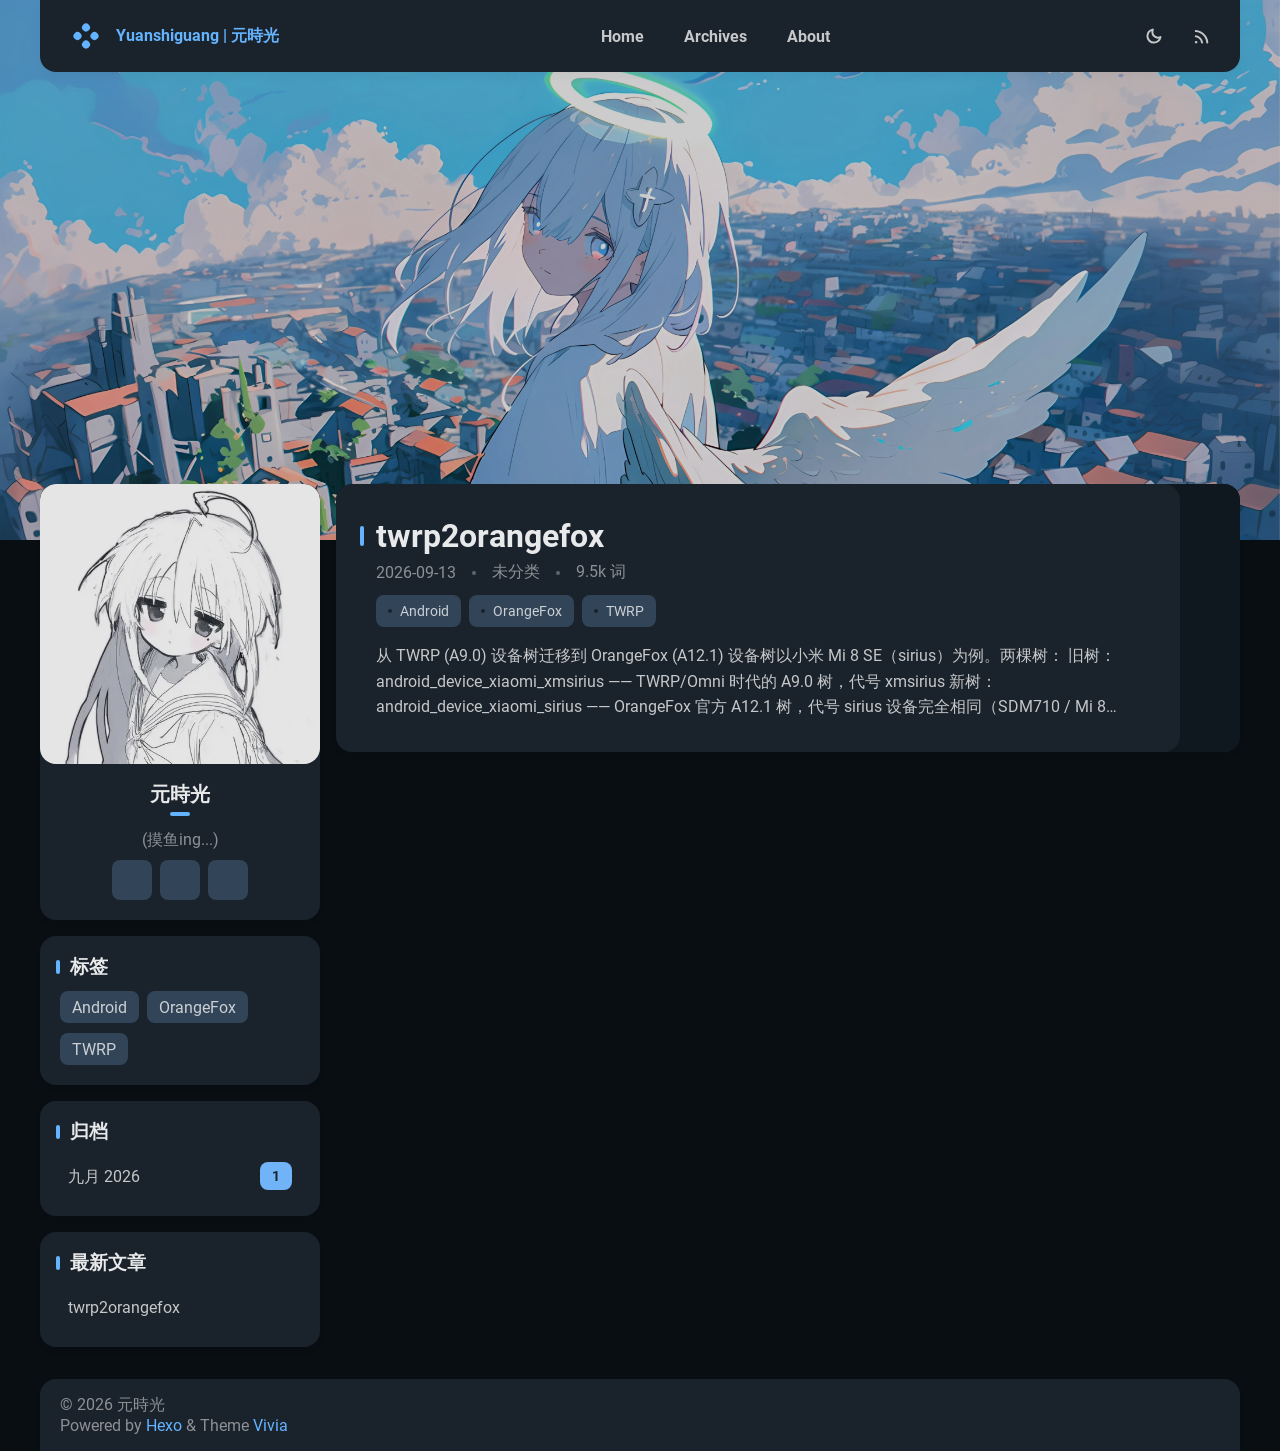
==== commit 0da9346d: "Add files via upload" ====
--- a/index.html
+++ b/index.html
@@ -1,7 +1,7 @@
 <!DOCTYPE html>
 
 
-<html theme="dark" showBanner="true" hasBanner="false" > 
+<html theme="dark" showBanner="true" hasBanner="true" > 
 <link href="https://cdn.staticfile.org/font-awesome/6.4.2/css/fontawesome.min.css" rel="stylesheet">
 <link href="https://cdn.staticfile.org/font-awesome/6.4.2/css/brands.min.css" rel="stylesheet">
 <link href="https://cdn.staticfile.org/font-awesome/6.4.2/css/solid.min.css" rel="stylesheet">
@@ -25,7 +25,7 @@
 <meta property="og:url" content="http://example.com/index.html">
 <meta property="og:site_name" content="Yuanshiguang | 元時光">
 <meta property="og:locale" content="zh_CN">
-<meta property="article:author" content="元时光">
+<meta property="article:author" content="元時光">
 <meta name="twitter:card" content="summary">
   
     <link rel="alternate" href="/atom.xml" title="Yuanshiguang | 元時光" type="application/atom+xml">
@@ -34,12 +34,20 @@
     <link rel="shortcut icon" href="/favicon.png">
   
   
+  
 <link rel="stylesheet" href="/css/style.css">
 
-<meta name="generator" content="Hexo 7.3.0"></head>
+<meta name="generator" content="Hexo 8.1.2"></head>
 
 <body>
   
+  
+    
+<div id="banner" class=" is_home ">
+  <img src="/banner.jpg" itemprop="image">
+  <div id="banner-dim"></div>
+</div>
+ 
    
   <div id="main-grid" class="  ">
     <div id="nav" class=" is_home "  >
@@ -108,19 +116,19 @@
   <div class="info-card">
     <div class="avatar">
       
-        <image src=/images/avatar.png></image>
+        <image src=/avatar.png></image>
       
       <div class="img-dim"></div>
     </div>
     <div class="info">
       <div class="username">元時光 </div>
       <div class="dot"></div>
-      <div class="subtitle">(摸鱼ing..) </div>
+      <div class="subtitle">(摸鱼ing...) </div>
       <div class="link-list">
         
           <a class="link-btn" target="_blank" rel="noopener" href="https://twitter.com/yuanshiguang" title="Twitter"><i class="fa-brands fa-twitter"></i></a>
         
-          <a class="link-btn" target="_blank" rel="noopener" href="https://steamcommunity.com/profiles/76561199761329825/" title="Steam"><i class="fa-brands fa-steam"></i></a>
+          <a class="link-btn" href="mailto:385325061@qq.com" title="Email"><i class="fa-solid fa-at"></i></a>
         
           <a class="link-btn" target="_blank" rel="noopener" href="https://github.com/yuan-shiguang" title="GitHub"><i class="fa-brands fa-github"></i></a>
          
@@ -138,6 +146,46 @@
 
     
       
+  <div class="widget-wrap">
+    <div class="widget">
+      <h3 class="widget-title">标签</h3>
+      <ul class="widget-tag-list" itemprop="keywords"><li class="widget-tag-list-item"><a class="widget-tag-list-link" href="/tags/Android/" rel="tag">Android</a></li><li class="widget-tag-list-item"><a class="widget-tag-list-link" href="/tags/OrangeFox/" rel="tag">OrangeFox</a></li><li class="widget-tag-list-item"><a class="widget-tag-list-link" href="/tags/TWRP/" rel="tag">TWRP</a></li></ul>
+    </div>
+  </div>
+
+
+    
+      
+  <div class="widget-wrap">
+    <div class="widget">
+      <h3 class="widget-title">归档</h3>
+      
+      
+        <a class="archive-link" href="/archives/2026/09 ">
+          九月 2026 
+          <div class="archive-count">1 </div>
+        </a>
+      
+    </div>
+  </div>
+
+
+    
+      
+  <div class="widget-wrap">
+    <div class="widget">
+      <h3 class="widget-title">最新文章</h3>
+      <ul>
+        
+          <a class="recent-link" href="/2026/09/13/twrp2orangefox/" title="twrp2orangefox" >
+            <div class="recent-link-text">
+              twrp2orangefox
+            </div>
+          </a>
+        
+      </ul>
+    </div>
+  </div>
 
     
   </div>
@@ -148,7 +196,7 @@
    
 
 
-<article id="post-hello-world" class="h-entry article article-type-post" itemprop="blogPost" itemscope itemtype="https://schema.org/BlogPosting">
+<article id="post-twrp2orangefox" class="h-entry article article-type-post" itemprop="blogPost" itemscope itemtype="https://schema.org/BlogPosting">
    
   <div class="article-inner">
     <div class="article-main">
@@ -159,7 +207,7 @@
   
     
       <h1 itemprop="name">
-        <a class="p-name article-title" href="/2025/09/21/hello-world/">Hello World</a>
+        <a class="p-name article-title" href="/2026/09/13/twrp2orangefox/">twrp2orangefox</a>
       </h1>
     
   
@@ -167,7 +215,7 @@
 
         <div class='meta-info-bar'>
           <div class="meta-info">
-  <time class="dt-published" datetime="2025-09-21T05:25:10.072Z" itemprop="datePublished">2025-09-21</time>
+  <time class="dt-published" datetime="2026-09-13T14:36:31.000Z" itemprop="datePublished">2026-09-13</time>
 </div>
           <div class="need-seperator meta-info">
             <div class="meta-cate-flex">
@@ -178,29 +226,25 @@
   
           </div>
           <div class="wordcount need-seperator meta-info">
-            367 词 
+            9.5k 词 
           </div>
         </div>
         
+  <ul class="article-tag-list" itemprop="keywords"><li class="article-tag-list-item"><a class="article-tag-list-link" href="/tags/Android/" rel="tag">Android</a></li><li class="article-tag-list-item"><a class="article-tag-list-link" href="/tags/OrangeFox/" rel="tag">OrangeFox</a></li><li class="article-tag-list-item"><a class="article-tag-list-link" href="/tags/TWRP/" rel="tag">TWRP</a></li></ul>
+
       </header>
       <div class="e-content article-entry" itemprop="articleBody">
         
           <div class="truncate-text">
             
-              Welcome to Hexo! This is your very first post. Check documentation for more info. If you get any problems when using Hexo, you can find the answer in troubleshooting or you can ask me on GitHub.
-Quick StartCreate a new post1$ hexo new &quot;My New Post&quot;
-
-More info: Writing
-Run server1$ hexo server
-
-More info: Server
-Generate static files1$ hexo generate
-
-More info: Generating
-Deploy to remote sites1$ hexo deploy
-
-More info: Deployment
-
+              从 TWRP (A9.0) 设备树迁移到 OrangeFox (A12.1) 设备树以小米 Mi 8 SE（sirius）为例。两棵树：
+
+旧树：android_device_xiaomi_xmsirius —— TWRP&#x2F;Omni 时代的 A9.0 树，代号 xmsirius
+新树：android_device_xiaomi_sirius —— OrangeFox 官方 A12.1 树，代号 sirius
+
+设备完全相同（SDM710 &#x2F; Mi 8 SE），差异全部来自 Android 版本演进（A9 → A12） 和 Recovery 框架演进（旧 TWRP → OrangeFox）。下面按文件逐个讲解怎么改。
+
+一、总览：目录结构对比12345678910111213141516171819202122232425旧树 (A9.0 / TWRP)                    新树 (A12.1 / OrangeFox)android_device_xiaomi_xmsirius/       android_device_xiaomi_siri...
             
           </div>
         
@@ -212,7 +256,7 @@
      
     <a class="right-panel  non-pic  "
       
-      href="/2025/09/21/hello-world/" 
+      href="/2026/09/13/twrp2orangefox/" 
     >
        
       <i class="fa-solid fa-angle-right non-pic"></i>
@@ -230,13 +274,14 @@
 
 
 
+
     </div>
     <div id="footer-wrapper">
       <footer id="footer">
   
   <div id="footer-info" class="inner">
     
-    &copy; 2025 元時光<br>
+    &copy; 2026 元時光<br>
     Powered by <a href="https://hexo.io/" target="_blank">Hexo</a> & Theme <a target="_blank" rel="noopener" href="https://github.com/saicaca/hexo-theme-vivia">Vivia</a>
   </div>
 </footer>
--- a/css/style.css
+++ b/css/style.css
@@ -452,6 +452,7 @@
 .article-inner,
 #article-nav .article-nav-btn,
 .comment-card,
+.wl-comment-card,
 #page-nav #num-bar,
 #page-nav .page-nav-btn,
 .archive-main-card,
@@ -467,6 +468,7 @@
 }
 .article-tag-list-link,
 .widget-tag-list-link,
+.page404-home,
 .info-card .link-list .link-btn {
   background: var(--btn-bg);
   border-radius: 8px;
@@ -496,12 +498,14 @@
 }
 .article-tag-list-link:hover,
 .widget-tag-list-link:hover,
+.page404-home:hover,
 .info-card .link-list .link-btn:hover {
   color: var(--btn-content-hover);
   background: var(--btn-hover);
 }
 .article-tag-list-link:active,
 .widget-tag-list-link:active,
+.page404-home:active,
 .info-card .link-list .link-btn:active {
   background: var(--btn-active);
 }
@@ -533,13 +537,16 @@
   background: var(--card-btn-active);
 }
 .article-tag-list-link,
-.widget-tag-list-link {
+.widget-tag-list-link,
+.page404-home {
   height: 32px;
   padding: 0 12px;
   font-size: 14px;
 }
 .article-title,
+.page404-message,
 .comment-card .main-title,
+.wl-comment-card .main-title,
 .archive-main-card .archive-title {
   text-decoration: none;
   font-size: 32px;
@@ -554,7 +561,9 @@
 }
 @media screen and (max-width: 767px) {
   .article-title,
+  .page404-message,
   .comment-card .main-title,
+  .wl-comment-card .main-title,
   .archive-main-card .archive-title {
     font-size: 28px;
   }
@@ -678,6 +687,7 @@
 }
 :root #nav {
   height: 72px;
+  z-index: 10;
 }
 @media screen and (max-width: 767px) {
   :root #nav {
@@ -1718,6 +1728,148 @@
   margin: 0 auto;
   max-height: 40vh;
 }
+.page404-content {
+  padding: 64px 24px;
+  text-align: center;
+  display: -webkit-box;
+  display: -moz-box;
+  display: -webkit-flex;
+  display: -ms-flexbox;
+  display: box;
+  display: flex;
+  -webkit-box-orient: vertical;
+  -moz-box-orient: vertical;
+  -webkit-flex-direction: column;
+  -ms-flex-direction: column;
+  flex-direction: column;
+  -webkit-box-align: center;
+  -moz-box-align: center;
+  -ms-flex-align: center;
+  -webkit-align-items: center;
+  align-items: center;
+  -webkit-box-pack: center;
+  -moz-box-pack: center;
+  -ms-flex-pack: center;
+  -webkit-justify-content: center;
+  justify-content: center;
+  min-height: 50vh;
+  gap: 32px;
+}
+@media screen and (max-width: 767px) {
+  .page404-content {
+    padding: 48px 16px;
+  }
+}
+.page404-image {
+  display: -webkit-box;
+  display: -moz-box;
+  display: -webkit-flex;
+  display: -ms-flexbox;
+  display: box;
+  display: flex;
+  -webkit-box-align: center;
+  -moz-box-align: center;
+  -ms-flex-align: center;
+  -webkit-align-items: center;
+  align-items: center;
+  -webkit-box-pack: center;
+  -moz-box-pack: center;
+  -ms-flex-pack: center;
+  -webkit-justify-content: center;
+  justify-content: center;
+}
+.page404-image img {
+  max-width: 100%;
+  max-height: 300px;
+  border-radius: 8px;
+  object-fit: contain;
+}
+.page404-image .page404-number {
+  font-size: 180px;
+  font-weight: bold;
+  color: var(--primary);
+  line-height: 1;
+  opacity: 0.9;
+  text-shadow: 0 4px 20px rgba(0,0,0,0.1);
+}
+@media screen and (min-width: 768px) and (max-width: 1023px) {
+  .page404-image .page404-number {
+    font-size: 140px;
+  }
+}
+@media screen and (max-width: 767px) {
+  .page404-image .page404-number {
+    font-size: 100px;
+  }
+}
+.page404-text {
+  display: -webkit-box;
+  display: -moz-box;
+  display: -webkit-flex;
+  display: -ms-flexbox;
+  display: box;
+  display: flex;
+  -webkit-box-orient: vertical;
+  -moz-box-orient: vertical;
+  -webkit-flex-direction: column;
+  -ms-flex-direction: column;
+  flex-direction: column;
+  -webkit-box-align: center;
+  -moz-box-align: center;
+  -ms-flex-align: center;
+  -webkit-align-items: center;
+  align-items: center;
+  gap: 12px;
+}
+.page404-message {
+  margin: 0;
+  font-size: 32px;
+}
+@media screen and (max-width: 767px) {
+  .page404-message {
+    font-size: 24px;
+  }
+}
+.page404-subtitle {
+  color: var(--article-meta);
+  font-size: 16px;
+  margin: 0;
+  max-width: 400px;
+  line-height: 1.6;
+}
+.page404-home {
+  display: -webkit-inline-box;
+  display: -moz-inline-box;
+  display: -webkit-inline-flex;
+  display: -ms-inline-flexbox;
+  display: inline-box;
+  display: inline-flex;
+  -webkit-box-align: center;
+  -moz-box-align: center;
+  -ms-flex-align: center;
+  -webkit-align-items: center;
+  align-items: center;
+  gap: 8px;
+  padding: 12px 32px;
+  margin-top: 24px;
+  font-size: 16px;
+  font-weight: medium;
+  border-radius: 8px;
+  background: var(--btn-bg);
+  color: var(--btn-content);
+  -webkit-transition: all 0.15s ease-out;
+  -moz-transition: all 0.15s ease-out;
+  -ms-transition: all 0.15s ease-out;
+  transition: all 0.15s ease-out;
+}
+.page404-home:hover {
+  background: var(--btn-hover);
+  color: var(--btn-content-hover);
+  -webkit-transform: translateY(-2px);
+  -moz-transform: translateY(-2px);
+  -ms-transform: translateY(-2px);
+  transform: translateY(-2px);
+}
 .comment-card {
   padding: 32px 40px 0 40px;
 }
@@ -1879,6 +2031,28 @@
 .tk-comments-container .tk-submit {
   position: relative;
   left: -70px;
+}
+.wl-comment-card {
+  padding: 32px 40px 0 40px;
+}
+.wl-comment-card * {
+  -webkit-transition: none;
+  -moz-transition: none;
+  -ms-transition: none;
+  transition: none;
+}
+.wl-comment-card .title-bar {
+  margin-bottom: 24px;
+}
+.wl-count {
+  color: var(--article-text);
+}
+.wl-panel {
+  background: var(--input-field);
+}
+:root {
+  --waline-theme-color: var(--primary-btn-bg);
+  --waline-active-color: var(--primary-btn-bg);
 }
 .archives-wrap {
   margin: 16px 0;
